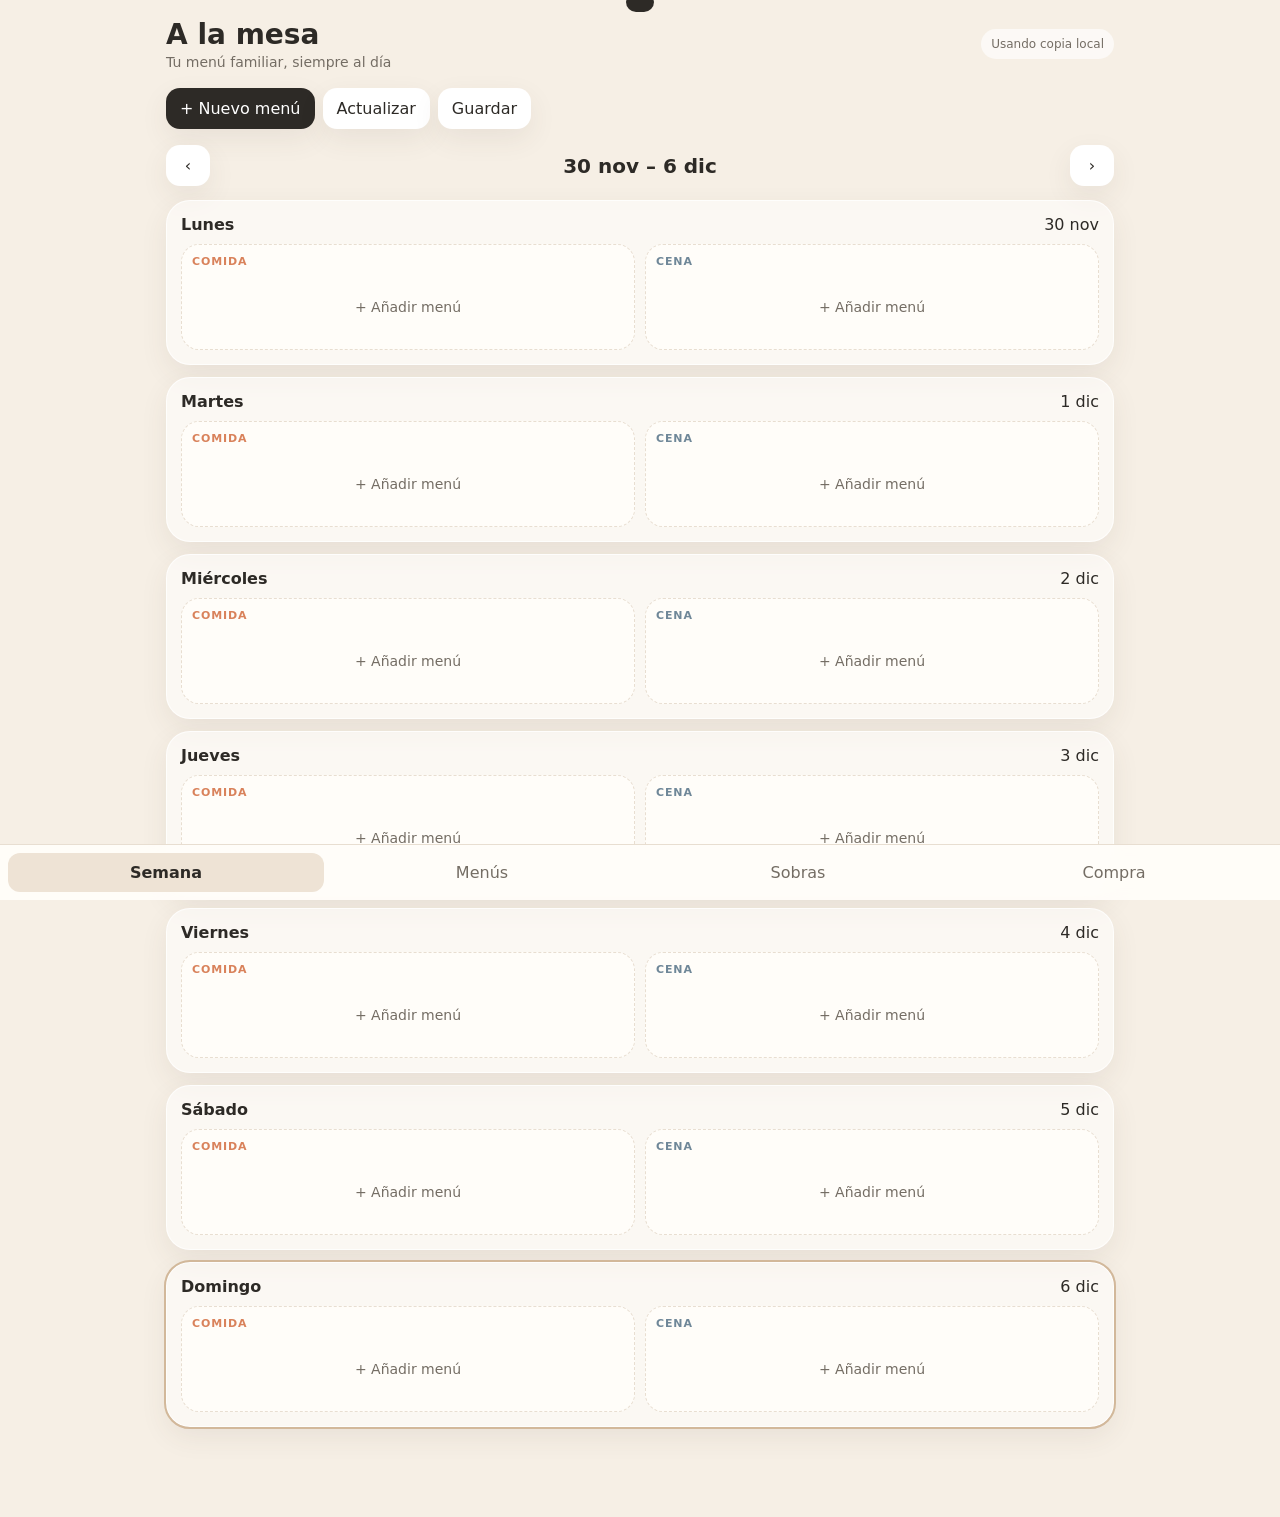
==== index.html @ eea1cef5 "Add files via upload" ====
<!doctype html>
<html lang="es">
<head>
  <meta charset="utf-8" />
  <meta name="viewport" content="width=device-width, initial-scale=1, viewport-fit=cover" />
  <meta name="theme-color" content="#f6efe5" />
  <link rel="icon" type="image/png" sizes="32x32" href="favicon-32.png" />
  <link rel="apple-touch-icon" sizes="180x180" href="apple-touch-icon.png" />
  <link rel="manifest" href="manifest.webmanifest" />
  <meta name="apple-mobile-web-app-capable" content="yes" />
  <meta name="apple-mobile-web-app-status-bar-style" content="default" />
  <meta name="apple-mobile-web-app-title" content="A la mesa" />
  <meta name="mobile-web-app-capable" content="yes" />
  <title>A la mesa</title>
  <style>
    :root{
      --bg:#f6efe5;--card:#fffdf9;--text:#2d2a26;--muted:#746d64;--line:#e8ded1;
      --meal:#d9825b;--dinner:#6f8798;--left:#e6b95a;--done:#6f9b79;--danger:#b95858;
      --shadow:0 10px 28px rgba(82,66,47,.08);--r:20px;
    }
    *{box-sizing:border-box} body{margin:0;font-family:Inter,ui-sans-serif,system-ui,-apple-system,Segoe UI,Roboto,sans-serif;background:var(--bg);color:var(--text)}
    button,input,select,textarea{font:inherit} button{cursor:pointer}
    .app{max-width:980px;margin:auto;min-height:100vh;padding:18px 16px 90px}
    header{display:flex;align-items:center;justify-content:space-between;gap:12px;margin-bottom:18px}
    .brand h1{margin:0;font-size:28px}.brand p{margin:3px 0 0;color:var(--muted);font-size:14px}
    .status{font-size:12px;color:var(--muted);background:rgba(255,255,255,.65);padding:8px 10px;border-radius:999px}
    .toolbar{display:flex;gap:8px;flex-wrap:wrap;margin-bottom:16px}
    .btn{border:0;border-radius:14px;padding:11px 14px;background:#fff;color:var(--text);box-shadow:var(--shadow)}
    .btn.primary{background:var(--text);color:#fff}.btn.soft{background:#efe5d8}.btn.danger{background:#f8e0e0;color:var(--danger)}
    .weeknav{display:grid;grid-template-columns:44px 1fr 44px;align-items:center;gap:8px;margin-bottom:14px}.weeknav h2{text-align:center;margin:0;font-size:20px}
    .days{display:grid;gap:12px}.day{background:rgba(255,255,255,.55);border:1px solid rgba(255,255,255,.75);border-radius:24px;padding:14px;box-shadow:var(--shadow)}
    .dayhead{display:flex;justify-content:space-between;align-items:center;margin-bottom:10px}.dayhead strong{text-transform:capitalize}.today{outline:2px solid #d2b89a}
    .slots{display:grid;grid-template-columns:1fr 1fr;gap:10px}.slot{min-height:106px;border:1px dashed var(--line);border-radius:18px;padding:10px;background:var(--card)}
    .slotlabel{font-size:11px;font-weight:800;letter-spacing:.08em;color:var(--muted);text-transform:uppercase;margin-bottom:8px}.slot.meal .slotlabel{color:var(--meal)}.slot.dinner .slotlabel{color:var(--dinner)}
    .menu-card{border-radius:15px;padding:10px;background:#fff;border:1px solid var(--line)}.menu-card.done{opacity:.65}.menu-card h3{margin:0 0 6px;font-size:16px}.meta{font-size:12px;color:var(--muted)}
    .tags{display:flex;gap:6px;flex-wrap:wrap;margin-top:8px}.tag{font-size:11px;border-radius:999px;padding:4px 7px;background:#f2ece4}.tag.done{background:#e1efe4;color:#3f6d48}.tag.left{background:#fff2c8;color:#745b16}
    .empty{display:flex;min-height:62px;align-items:center;justify-content:center;color:var(--muted);font-size:14px}
    .nav{position:fixed;left:0;right:0;bottom:0;background:rgba(255,253,249,.95);backdrop-filter:blur(12px);border-top:1px solid var(--line);display:grid;grid-template-columns:repeat(4,1fr);padding:8px max(8px,env(safe-area-inset-right)) calc(8px + env(safe-area-inset-bottom)) max(8px,env(safe-area-inset-left));z-index:20}
    .nav button{border:0;background:transparent;padding:10px 4px;color:var(--muted);border-radius:12px}.nav button.active{background:#eee3d5;color:var(--text);font-weight:700}
    .panel{display:none}.panel.active{display:block}.section-title{display:flex;justify-content:space-between;align-items:center;margin:8px 0 12px}.section-title h2{margin:0}
    .grid{display:grid;grid-template-columns:repeat(auto-fill,minmax(220px,1fr));gap:12px}.library-card{background:var(--card);border:1px solid var(--line);border-radius:18px;padding:14px;box-shadow:var(--shadow)}
    .library-card h3{margin:0 0 6px}.library-card .actions{display:flex;gap:6px;margin-top:12px}.small{padding:8px 10px;font-size:13px;box-shadow:none;border:1px solid var(--line)}
    .leftover{background:#fff9e9;border:1px solid #edd89c;border-radius:18px;padding:14px}.shop-item{display:flex;align-items:center;gap:10px;background:var(--card);padding:12px;border-radius:14px;border:1px solid var(--line)}
    .ingredient-entry{display:grid;grid-template-columns:1fr auto;gap:8px}.ingredient-list{display:grid;gap:7px;margin-top:8px}.ingredient-item{display:flex;align-items:center;gap:8px;background:#f7f1e9;border:1px solid var(--line);border-radius:12px;padding:8px 10px}.ingredient-item span{flex:1}.ingredient-item button{border:0;background:transparent;color:var(--danger);font-weight:800;font-size:18px;padding:0 4px}
    dialog{border:0;border-radius:22px;padding:0;max-width:520px;width:calc(100% - 28px);box-shadow:0 30px 80px rgba(0,0,0,.25)}dialog::backdrop{background:rgba(35,31,27,.45)}
    .modal{padding:18px}.modal h2{margin:0 0 14px}.form{display:grid;gap:12px}.field{display:grid;gap:6px}.field label{font-size:13px;font-weight:700}.field input,.field select,.field textarea{width:100%;border:1px solid var(--line);border-radius:12px;padding:11px;background:#fff}.row{display:grid;grid-template-columns:1fr 1fr;gap:10px}.modal-actions{display:flex;justify-content:flex-end;gap:8px;margin-top:16px}
    .toast{position:fixed;top:16px;left:50%;transform:translateX(-50%) translateY(-120%);background:#2d2a26;color:#fff;padding:10px 14px;border-radius:999px;transition:.25s;z-index:50}.toast.show{transform:translateX(-50%) translateY(0)}
    @media(max-width:640px){.slots{grid-template-columns:1fr}.brand h1{font-size:25px}.toolbar .btn{flex:1}.app{padding-top:12px}}
  </style>
</head>
<body>
<div class="toast" id="toast"></div>
<div class="app">
  <header><div class="brand"><h1>A la mesa</h1><p>Tu menú familiar, siempre al día</p></div><div class="status" id="saveStatus">Guardado</div></header>

  <section id="weekPanel" class="panel active">
    <div class="toolbar"><button class="btn primary" id="addMenuBtn">+ Nuevo menú</button><button class="btn" id="refreshBtn">Actualizar</button><button class="btn" id="saveBtn">Guardar</button></div>
    <div class="weeknav"><button class="btn" id="prevWeek">‹</button><h2 id="weekTitle"></h2><button class="btn" id="nextWeek">›</button></div>
    <div class="days" id="days"></div>
  </section>

  <section id="menusPanel" class="panel">
    <div class="section-title"><h2>Menús</h2><button class="btn primary" id="addMenuBtn2">+ Añadir</button></div>
    <div class="grid" id="menuLibrary"></div>
  </section>

  <section id="leftoversPanel" class="panel">
    <div class="section-title"><h2>Sobras</h2></div>
    <div class="grid" id="leftoversList"></div>
  </section>

  <section id="shopPanel" class="panel">
    <div class="section-title"><h2>Compra</h2><button class="btn" id="addShopBtn">+ Producto</button></div>
    <div class="grid" id="shopList"></div>
  </section>
</div>

<nav class="nav">
  <button class="active" data-panel="weekPanel">Semana</button><button data-panel="menusPanel">Menús</button><button data-panel="leftoversPanel">Sobras</button><button data-panel="shopPanel">Compra</button>
</nav>

<dialog id="menuDialog"><form method="dialog" class="modal" id="menuForm"><h2 id="menuDialogTitle">Nuevo menú</h2><div class="form">
  <input type="hidden" id="menuId"><div class="field"><label>Nombre</label><input id="menuName" required placeholder="Ej. Albóndigas con arroz"></div>
  <div class="row"><div class="field"><label>Tipo</label><select id="menuType"><option value="both">Comida y cena</option><option value="meal">Solo comida</option><option value="dinner">Solo cena</option></select></div><div class="field"><label>Tiempo</label><input id="menuTime" placeholder="30 min"></div></div>
  <div class="field"><label>Ingredientes</label><div class="ingredient-entry"><input id="ingredientInput" placeholder="Ej. Tomates"><button class="btn soft" type="button" id="addIngredientBtn">Añadir</button></div><div class="ingredient-list" id="ingredientList"></div></div>
  <div class="field"><label>Notas</label><textarea id="menuNotes" rows="3" placeholder="Acompañamiento, preparación, observaciones..."></textarea></div>
</div><div class="modal-actions"><button class="btn" type="button" id="cancelMenuBtn">Cancelar</button><button class="btn primary" id="menuSubmit" type="submit">Guardar</button></div></form></dialog>

<dialog id="slotDialog"><div class="modal"><h2>Elegir menú</h2><div id="slotChoices" class="grid"></div><div class="modal-actions"><button class="btn" onclick="slotDialog.close()">Cancelar</button></div></div></dialog>
<dialog id="actionDialog"><div class="modal"><h2 id="actionTitle">Menú</h2><div class="form" id="actionButtons"></div><div class="modal-actions"><button class="btn" onclick="actionDialog.close()">Cerrar</button></div></div></dialog>
<dialog id="leftoverDialog"><form method="dialog" class="modal" id="leftoverForm"><h2>Registrar sobras</h2><div class="form"><div class="field"><label>Raciones</label><input id="leftoverServings" type="number" min="1" value="1"></div><div class="field"><label>Consumir antes de</label><input id="leftoverUntil" type="date"></div></div><div class="modal-actions"><button class="btn" value="cancel">Cancelar</button><button class="btn primary" value="default">Guardar</button></div></form></dialog>
<dialog id="shopDialog"><form method="dialog" class="modal" id="shopForm"><h2>Añadir producto</h2><div class="field"><label>Producto</label><input id="shopName" required placeholder="Ej. Tomates"></div><div class="modal-actions"><button class="btn" value="cancel">Cancelar</button><button class="btn primary" value="default">Añadir</button></div></form></dialog>

<script>
const $=s=>document.querySelector(s), $$=s=>[...document.querySelectorAll(s)];
const KEY='a-la-mesa-v1';
const API_URL='https://script.google.com/macros/s/AKfycbyLr8kf7iwpyHsPXoQXEPdpQIgH9kmzyvTfFfL885MiIxXoIx4JhddlDiwWLzibndZHHQ/exec';
let remoteSaveTimer=null;
const defaultState={menus:[
{id:crypto.randomUUID(),name:'Pizza casera',type:'dinner',time:'45 min',notes:'Viernes noche'},
{id:crypto.randomUUID(),name:'Quiche de verduras',type:'both',time:'50 min',notes:''},
{id:crypto.randomUUID(),name:'Albóndigas de pollo con arroz',type:'meal',time:'40 min',notes:''}
],plans:{},leftovers:[],shop:[],weekOffset:0,updatedAt:Date.now()};
let state=load(); let selectedSlot=null, selectedPlan=null, selectedLeftoverSource=null; let draftIngredients=[];
state.menus=state.menus.map(m=>({...m,ingredients:Array.isArray(m.ingredients)?m.ingredients:[]}));
state.shop=Array.isArray(state.shop)?state.shop:[];
state.shopDismissed=Array.isArray(state.shopDismissed)?state.shopDismissed:[];
state.shop=state.shop.filter(i=>i.source!=='menu'&&i.source!=='auto');
function load(){try{return JSON.parse(localStorage.getItem(KEY))||structuredClone(defaultState)}catch{return structuredClone(defaultState)}}
function normalizeState(data){
 const next={...structuredClone(defaultState),...(data||{})};
 next.menus=Array.isArray(next.menus)?next.menus:[];
 next.plans=next.plans&&typeof next.plans==='object'?next.plans:{};
 next.leftovers=Array.isArray(next.leftovers)?next.leftovers:[];
 next.shop=Array.isArray(next.shop)?next.shop:[];
 next.shopDismissed=Array.isArray(next.shopDismissed)?next.shopDismissed:[];
 next.menus=next.menus.map(m=>({...m,ingredients:Array.isArray(m.ingredients)?m.ingredients:[]}));
 return next;
}
function persist(msg='Guardado',sync=true){
 state.updatedAt=Date.now();
 localStorage.setItem(KEY,JSON.stringify(state));
 $('#saveStatus').textContent=sync?'Guardando…':msg;
 if(sync){
  clearTimeout(remoteSaveTimer);
  remoteSaveTimer=setTimeout(()=>saveRemote(msg),450);
 }else toast(msg);
}
async function saveRemote(msg='Guardado en todos los dispositivos'){
 clearTimeout(remoteSaveTimer);
 $('#saveStatus').textContent='Guardando online…';
 try{
  const response=await fetch(API_URL,{method:'POST',headers:{'Content-Type':'text/plain;charset=utf-8'},body:JSON.stringify({data:state})});
  if(!response.ok)throw new Error('HTTP '+response.status);
  const result=await response.json();
  if(!result.ok)throw new Error(result.error||'No se pudo guardar');
  if(result.updatedAt)state.updatedAt=result.updatedAt;
  localStorage.setItem(KEY,JSON.stringify(state));
  $('#saveStatus').textContent='Guardado online';
  toast(msg);
 }catch(error){
  console.error(error);
  $('#saveStatus').textContent='Guardado solo en este dispositivo';
  toast('Sin conexión: se guardó una copia local');
 }
}
async function loadRemote(showMessage=true){
 $('#saveStatus').textContent='Actualizando…';
 try{
  const response=await fetch(API_URL+'?t='+Date.now(),{cache:'no-store'});
  if(!response.ok)throw new Error('HTTP '+response.status);
  const result=await response.json();
  if(!result.ok)throw new Error(result.error||'No se pudieron cargar los datos');
  const online=normalizeState(result.data);
  const localUpdated=Number(state.updatedAt||0), onlineUpdated=Number(online.updatedAt||0);
  if(onlineUpdated>0 || localUpdated===0){state=online;localStorage.setItem(KEY,JSON.stringify(state));}
  $('#saveStatus').textContent='Datos compartidos al día';
  renderAll();
  if(showMessage)toast('Datos actualizados desde Google');
 }catch(error){
  console.error(error);
  $('#saveStatus').textContent='Usando copia local';
  renderAll();
  if(showMessage)toast('No se pudo conectar con Google');
 }
}
function toast(t){const el=$('#toast');el.textContent=t;el.classList.add('show');setTimeout(()=>el.classList.remove('show'),1700)}
function mondayOf(offset=0){const d=new Date();d.setHours(12,0,0,0);const day=(d.getDay()+6)%7;d.setDate(d.getDate()-day+offset*7);return d}
function keyFor(date,slot){return date.toISOString().slice(0,10)+'_'+slot}
function fmtDate(d){return d.toLocaleDateString('es-ES',{day:'numeric',month:'short'})}
function normalizeIngredient(name){return name.trim().toLocaleLowerCase('es-ES')}
function currentWeekPlanEntries(){
 const start=mondayOf(state.weekOffset),end=new Date(start);end.setDate(end.getDate()+7);
 return Object.entries(state.plans).filter(([k])=>{const datePart=k.slice(0,10);const d=new Date(datePart+'T12:00:00');return d>=start&&d<end});
}
function automaticShoppingItems(){
 const grouped=new Map();
 currentWeekPlanEntries().forEach(([,plan])=>{
  const menu=state.menus.find(m=>m.id===plan.menuId);if(!menu)return;
  (menu.ingredients||[]).forEach(name=>{
   const key=normalizeIngredient(name);if(!key)return;
   if(!grouped.has(key))grouped.set(key,{name,count:0,menus:new Set()});
   const item=grouped.get(key);item.count++;item.menus.add(menu.name);
  });
 });
 return [...grouped.entries()].filter(([key])=>!state.shopDismissed.includes(key)).map(([key,item])=>({id:'auto:'+key,key,name:item.name,count:item.count,menus:[...item.menus],source:'auto',done:false}));
}
function manualShoppingItems(){return state.shop.filter(i=>i.source!=='menu'&&i.source!=='auto')}
function cleanupDismissedIngredients(){
 const needed=new Set();
 currentWeekPlanEntries().forEach(([,plan])=>{const menu=state.menus.find(m=>m.id===plan.menuId);(menu?.ingredients||[]).forEach(name=>needed.add(normalizeIngredient(name)))});
 state.shopDismissed=state.shopDismissed.filter(key=>needed.has(key));
}
function renderAll(){cleanupDismissedIngredients();renderWeek();renderMenus();renderLeftovers();renderShop();}
function renderWeek(){const start=mondayOf(state.weekOffset);const end=new Date(start);end.setDate(end.getDate()+6);$('#weekTitle').textContent=`${fmtDate(start)} – ${fmtDate(end)}`;const wrap=$('#days');wrap.innerHTML='';
 for(let i=0;i<7;i++){const d=new Date(start);d.setDate(d.getDate()+i);const day=document.createElement('article');day.className='day'+(new Date().toDateString()===d.toDateString()?' today':'');day.innerHTML=`<div class="dayhead"><strong>${d.toLocaleDateString('es-ES',{weekday:'long'})}</strong><span>${fmtDate(d)}</span></div><div class="slots"><div class="slot meal" data-date="${d.toISOString()}" data-slot="meal"><div class="slotlabel">Comida</div>${slotHtml(d,'meal')}</div><div class="slot dinner" data-date="${d.toISOString()}" data-slot="dinner"><div class="slotlabel">Cena</div>${slotHtml(d,'dinner')}</div></div>`;wrap.appendChild(day)}
 $$('.slot').forEach(el=>el.addEventListener('click',e=>{if(e.target.closest('.menu-card')) return;openSlot(el.dataset.date,el.dataset.slot)}));
 $$('.menu-card').forEach(el=>el.addEventListener('click',()=>openActions(el.dataset.key)));
}
function slotHtml(date,slot){const k=keyFor(date,slot),p=state.plans[k];if(!p)return `<div class="empty">+ Añadir menú</div>`;const m=state.menus.find(x=>x.id===p.menuId);if(!m)return `<div class="empty">Menú no disponible</div>`;return `<div class="menu-card ${p.done?'done':''}" data-key="${k}"><h3>${m.name}</h3><div class="meta">${m.time||'Sin tiempo indicado'}</div><div class="tags">${p.done?'<span class="tag done">✓ Comido</span>':'<span class="tag">Previsto</span>'}${p.movedFrom?'<span class="tag">Movido</span>':''}${p.hasLeftovers?'<span class="tag left">Sobras</span>':''}</div></div>`}
function openSlot(dateIso,slot){selectedSlot={date:new Date(dateIso),slot};const choices=$('#slotChoices');choices.innerHTML='';state.menus.filter(m=>m.type==='both'||m.type===slot).forEach(m=>{const b=document.createElement('button');b.className='btn';b.textContent=m.name;b.onclick=()=>{state.plans[keyFor(selectedSlot.date,slot)]={menuId:m.id,done:false};persist();slotDialog.close();renderAll()};choices.appendChild(b)});if(!choices.children.length)choices.innerHTML='<p>No hay menús compatibles.</p>';slotDialog.showModal()}
function openActions(k){selectedPlan=k;const p=state.plans[k],m=state.menus.find(x=>x.id===p.menuId);$('#actionTitle').textContent=m.name;const box=$('#actionButtons');box.innerHTML='';
 const add=(t,fn,cls='btn')=>{const b=document.createElement('button');b.className=cls;b.textContent=t;b.onclick=fn;box.appendChild(b)};
 add(p.done?'Marcar como pendiente':'✓ Lo hemos comido',()=>{p.done=!p.done;persist();actionDialog.close();renderAll()},'btn primary');
 add('Hemos comido otro menú',()=>{actionDialog.close();const [date,slot]=k.split('_');openSwap(date,slot,p)});
 add('Registrar sobras',()=>{selectedLeftoverSource={k,menuId:p.menuId};$('#leftoverUntil').value=new Date(Date.now()+3*864e5).toISOString().slice(0,10);actionDialog.close();leftoverDialog.showModal()});
 add('Quitar de la semana',()=>{delete state.plans[k];persist();actionDialog.close();renderAll()},'btn danger');actionDialog.showModal()}
function openSwap(date,slot,current){selectedSlot={date:new Date(date+'T12:00:00'),slot};const choices=$('#slotChoices');choices.innerHTML='';state.menus.filter(m=>m.id!==current.menuId&&(m.type==='both'||m.type===slot)).forEach(m=>{const b=document.createElement('button');b.className='btn';b.textContent=m.name;b.onclick=()=>{const old=current.menuId;state.plans[date+'_'+slot]={menuId:m.id,done:true,movedFrom:false};const future=Object.entries(state.plans).find(([kk,v])=>kk!==date+'_'+slot&&v.menuId===m.id&&!v.done);if(future){future[1].menuId=old;future[1].movedFrom=date}else{state.plans[date+'_'+slot].replacedMenuId=old}persist('Semana reorganizada');slotDialog.close();renderAll()};choices.appendChild(b)});slotDialog.showModal()}
function renderMenus(){const el=$('#menuLibrary');el.innerHTML='';state.menus.forEach(m=>{const c=document.createElement('article');c.className='library-card';const ingredientText=(m.ingredients||[]).length?`<div class="meta" style="margin-top:8px">Ingredientes: ${m.ingredients.join(', ')}</div>`:'';c.innerHTML=`<h3>${m.name}</h3><div class="meta">${m.type==='both'?'Comida y cena':m.type==='meal'?'Comida':'Cena'} · ${m.time||'Sin tiempo'}</div>${ingredientText}<p>${m.notes||''}</p><div class="actions"><button class="btn small edit">Editar</button><button class="btn small danger delete">Eliminar</button></div>`;c.querySelector('.edit').onclick=()=>editMenu(m.id);c.querySelector('.delete').onclick=()=>{if(confirm('¿Eliminar este menú?')){state.menus=state.menus.filter(x=>x.id!==m.id);persist();renderAll()}};el.appendChild(c)});if(!state.menus.length)el.innerHTML='<p>No hay menús todavía.</p>'}
function renderLeftovers(){const el=$('#leftoversList');el.innerHTML='';state.leftovers.forEach(l=>{const m=state.menus.find(x=>x.id===l.menuId);const c=document.createElement('article');c.className='leftover';c.innerHTML=`<h3>Sobras de ${m?.name||'menú'}</h3><p>${l.servings} ración(es)</p><div class="meta">Consumir antes del ${new Date(l.until+'T12:00:00').toLocaleDateString('es-ES')}</div><div class="actions"><button class="btn small use">Colocar en semana</button><button class="btn small danger delete">Eliminar</button></div>`;c.querySelector('.use').onclick=()=>{selectedLeftoverSource={leftoverId:l.id,menuId:l.menuId};openLeftoverPlacement()};c.querySelector('.delete').onclick=()=>{state.leftovers=state.leftovers.filter(x=>x.id!==l.id);persist();renderAll()};el.appendChild(c)});if(!state.leftovers.length)el.innerHTML='<p>No hay sobras registradas.</p>'}
function openLeftoverPlacement(){const start=mondayOf(state.weekOffset),choices=$('#slotChoices');choices.innerHTML='';for(let i=0;i<7;i++){const d=new Date(start);d.setDate(d.getDate()+i);['meal','dinner'].forEach(slot=>{const b=document.createElement('button');b.className='btn';b.textContent=`${d.toLocaleDateString('es-ES',{weekday:'short',day:'numeric'})} · ${slot==='meal'?'Comida':'Cena'}`;b.onclick=()=>{state.plans[keyFor(d,slot)]={menuId:selectedLeftoverSource.menuId,done:false,fromLeftovers:true};state.leftovers=state.leftovers.filter(x=>x.id!==selectedLeftoverSource.leftoverId);persist('Sobras colocadas');slotDialog.close();renderAll()};choices.appendChild(b)})}slotDialog.showModal()}
function renderShop(){
 const el=$('#shopList');el.innerHTML='';
 const items=[...automaticShoppingItems(),...manualShoppingItems()];
 items.forEach(i=>{
  const c=document.createElement('label');c.className='shop-item';
  const detail=i.source==='auto'?(i.count>1?`<small class="meta">Necesario para ${i.count} menús</small>`:''):'';
  c.innerHTML=`<input type="checkbox" ${i.done?'checked':''}><span style="flex:1;${i.done?'text-decoration:line-through;opacity:.55':''}"><strong>${i.name}</strong>${detail}</span><button class="btn small danger" title="Quitar de la lista">×</button>`;
  const checkbox=c.querySelector('input');
  if(i.source==='auto'){
   checkbox.onchange=e=>{if(e.target.checked){const key=i.key;if(!state.shopDismissed.includes(key))state.shopDismissed.push(key);persist('Ingrediente marcado como disponible');renderShop()}else renderShop()};
   c.querySelector('button').onclick=e=>{e.preventDefault();if(!state.shopDismissed.includes(i.key))state.shopDismissed.push(i.key);persist('Ingrediente quitado de la compra');renderShop()};
  }else{
   checkbox.onchange=e=>{i.done=e.target.checked;persist();renderShop()};
   c.querySelector('button').onclick=e=>{e.preventDefault();state.shop=state.shop.filter(x=>x.id!==i.id);persist();renderShop()};
  }
  el.appendChild(c)
 });
 if(!items.length)el.innerHTML='<p>La lista de la compra está vacía. Añade menús con ingredientes a esta semana o incorpora un producto manualmente.</p>'
}
function renderIngredientDraft(){const el=$('#ingredientList');el.innerHTML='';draftIngredients.forEach((name,index)=>{const row=document.createElement('div');row.className='ingredient-item';row.innerHTML=`<span>${name}</span><button type="button" aria-label="Eliminar ingrediente">×</button>`;row.querySelector('button').onclick=()=>{draftIngredients.splice(index,1);renderIngredientDraft()};el.appendChild(row)})}
function addDraftIngredient(){const input=$('#ingredientInput'),name=input.value.trim();if(!name)return;const exists=draftIngredients.some(x=>x.localeCompare(name,'es',{sensitivity:'base'})===0);if(!exists)draftIngredients.push(name);input.value='';renderIngredientDraft();input.focus()}
function editMenu(id=null){const m=state.menus.find(x=>x.id===id);$('#menuDialogTitle').textContent=m?'Editar menú':'Nuevo menú';$('#menuId').value=m?.id||'';$('#menuName').value=m?.name||'';$('#menuType').value=m?.type||'both';$('#menuTime').value=m?.time||'';$('#menuNotes').value=m?.notes||'';$('#ingredientInput').value='';draftIngredients=[...(m?.ingredients||[])];renderIngredientDraft();menuDialog.showModal()}
$('#menuForm').addEventListener('submit',e=>{e.preventDefault();const id=$('#menuId').value;const data={id:id||crypto.randomUUID(),name:$('#menuName').value.trim(),type:$('#menuType').value,time:$('#menuTime').value.trim(),ingredients:[...draftIngredients],notes:$('#menuNotes').value.trim()};if(!data.name)return;const idx=state.menus.findIndex(x=>x.id===id);idx>=0?state.menus[idx]=data:state.menus.push(data);persist();menuDialog.close();renderAll()});
$('#addIngredientBtn').onclick=addDraftIngredient;$('#ingredientInput').addEventListener('keydown',e=>{if(e.key==='Enter'){e.preventDefault();addDraftIngredient()}});$('#cancelMenuBtn').onclick=()=>menuDialog.close();
$('#leftoverForm').addEventListener('submit',e=>{e.preventDefault();const servings=Number($('#leftoverServings').value)||1,until=$('#leftoverUntil').value;if(!until)return;state.leftovers.push({id:crypto.randomUUID(),menuId:selectedLeftoverSource.menuId,servings,until});state.plans[selectedLeftoverSource.k].hasLeftovers=true;persist('Sobras registradas');leftoverDialog.close();renderAll()});
$('#shopForm').addEventListener('submit',e=>{e.preventDefault();const name=$('#shopName').value.trim();if(!name)return;state.shop.push({id:crypto.randomUUID(),name,done:false,source:'manual'});$('#shopName').value='';persist();shopDialog.close();renderShop()});
$('#addMenuBtn').onclick=$('#addMenuBtn2').onclick=()=>editMenu();$('#addShopBtn').onclick=()=>shopDialog.showModal();$('#prevWeek').onclick=()=>{state.weekOffset--;persist();renderWeek()};$('#nextWeek').onclick=()=>{state.weekOffset++;persist();renderWeek()};$('#saveBtn').onclick=()=>saveRemote();$('#refreshBtn').onclick=()=>loadRemote(true);
$$('.nav button').forEach(b=>b.onclick=()=>{$$('.nav button').forEach(x=>x.classList.remove('active'));b.classList.add('active');$$('.panel').forEach(p=>p.classList.remove('active'));$('#'+b.dataset.panel).classList.add('active')});
window.addEventListener('beforeunload',()=>localStorage.setItem(KEY,JSON.stringify(state)));renderAll();loadRemote(false);
</script>
</body>
</html>
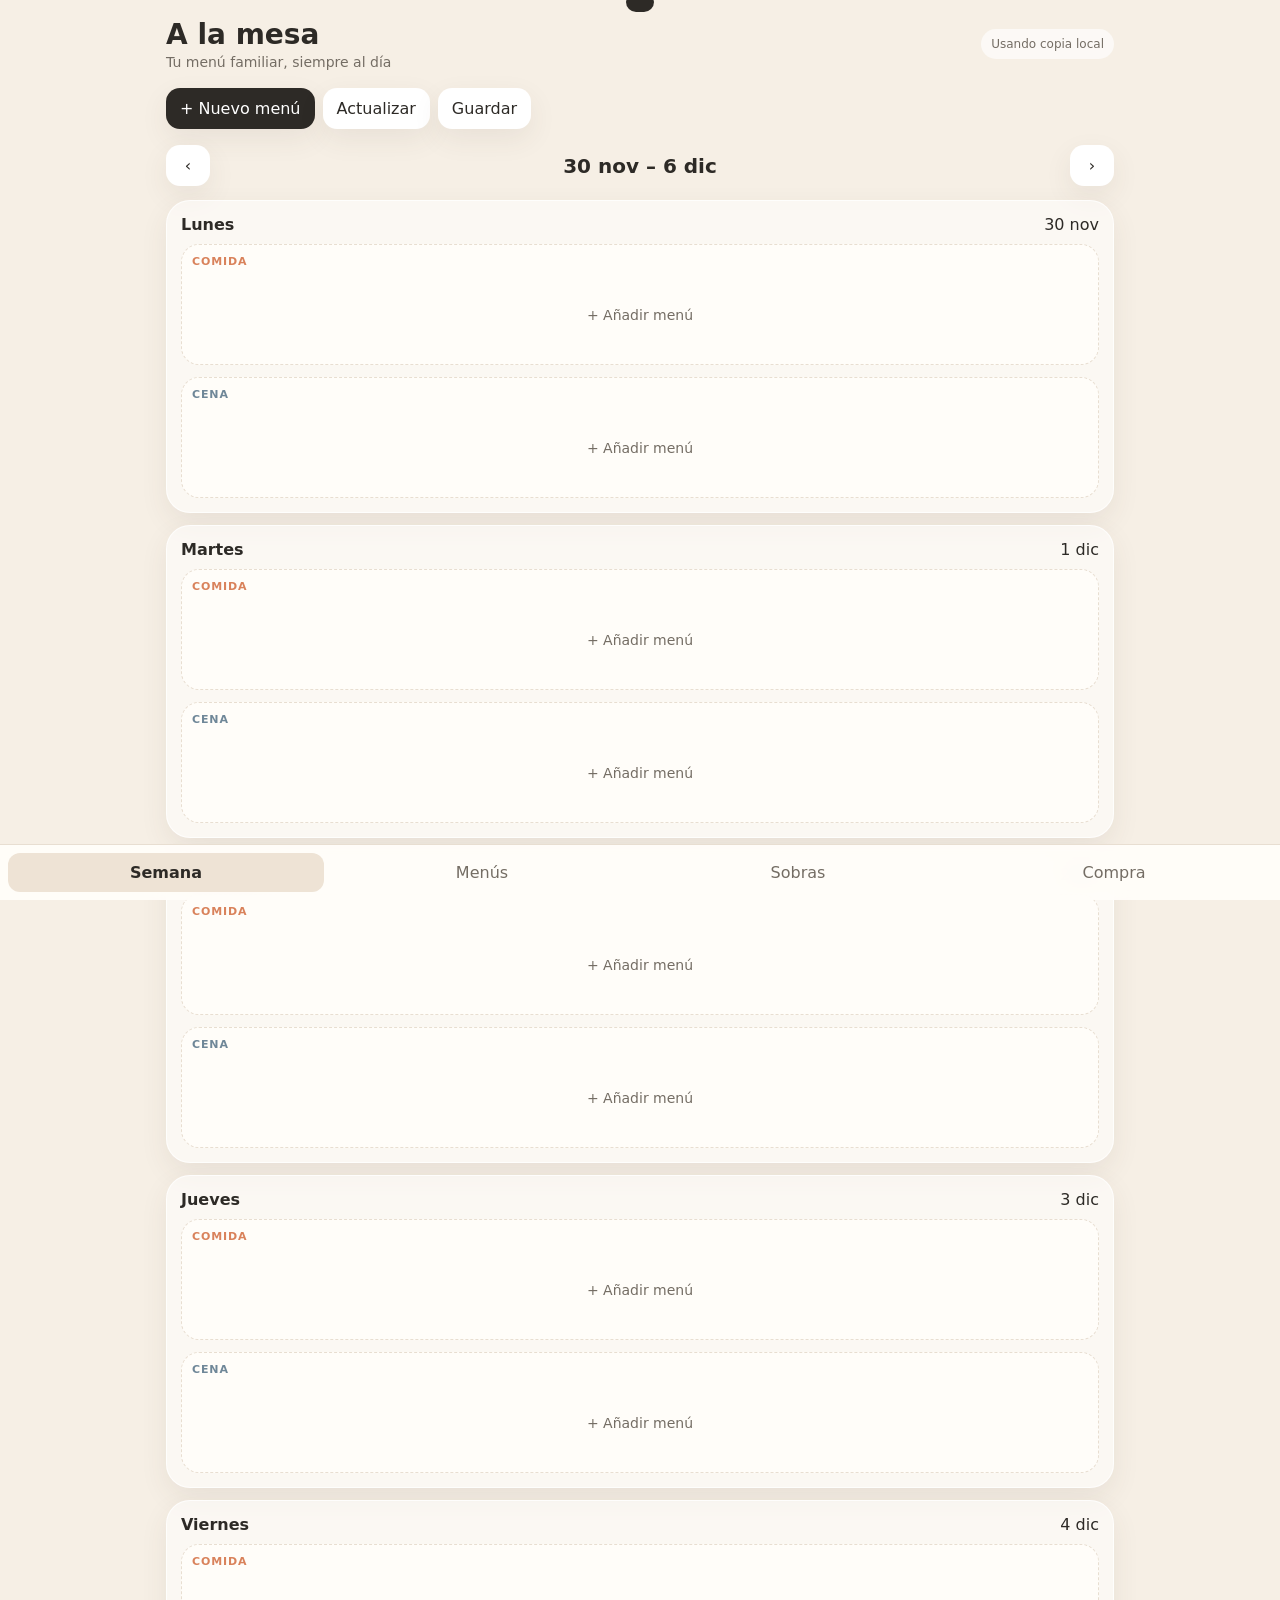
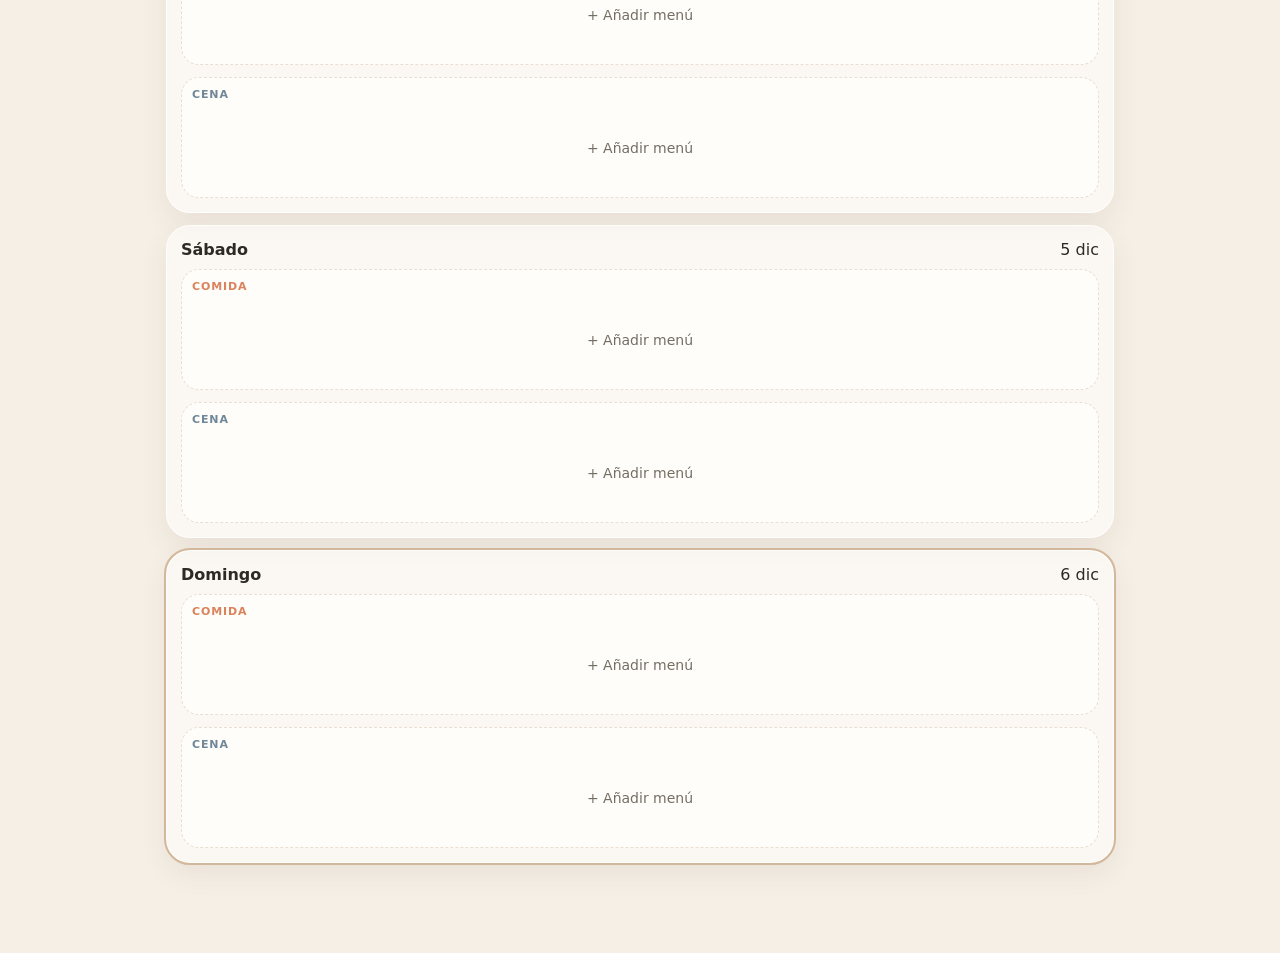
==== commit bcf31a1e: "Rename a-la-mesa-formato-vertical.html to index.html" ====
--- a/index.html
+++ b/index.html
@@ -30,11 +30,11 @@
     .weeknav{display:grid;grid-template-columns:44px 1fr 44px;align-items:center;gap:8px;margin-bottom:14px}.weeknav h2{text-align:center;margin:0;font-size:20px}
     .days{display:grid;gap:12px}.day{background:rgba(255,255,255,.55);border:1px solid rgba(255,255,255,.75);border-radius:24px;padding:14px;box-shadow:var(--shadow)}
     .dayhead{display:flex;justify-content:space-between;align-items:center;margin-bottom:10px}.dayhead strong{text-transform:capitalize}.today{outline:2px solid #d2b89a}
-    .slots{display:grid;grid-template-columns:1fr 1fr;gap:10px}.slot{min-height:106px;border:1px dashed var(--line);border-radius:18px;padding:10px;background:var(--card)}
+    .slots{display:grid;grid-template-columns:1fr;gap:12px}.slot{min-height:118px;border:1px dashed var(--line);border-radius:18px;padding:10px;background:var(--card)}
     .slotlabel{font-size:11px;font-weight:800;letter-spacing:.08em;color:var(--muted);text-transform:uppercase;margin-bottom:8px}.slot.meal .slotlabel{color:var(--meal)}.slot.dinner .slotlabel{color:var(--dinner)}
-    .menu-card{border-radius:15px;padding:10px;background:#fff;border:1px solid var(--line)}.menu-card.done{opacity:.65}.menu-card h3{margin:0 0 6px;font-size:16px}.meta{font-size:12px;color:var(--muted)}
+    .menu-card{border-radius:15px;padding:10px;background:#fff;border:1px solid var(--line)}.menu-card.done{opacity:.65}.menu-card h3{margin:0 0 6px;font-size:18px}.meta{font-size:12px;color:var(--muted)}
     .tags{display:flex;gap:6px;flex-wrap:wrap;margin-top:8px}.tag{font-size:11px;border-radius:999px;padding:4px 7px;background:#f2ece4}.tag.done{background:#e1efe4;color:#3f6d48}.tag.left{background:#fff2c8;color:#745b16}
-    .empty{display:flex;min-height:62px;align-items:center;justify-content:center;color:var(--muted);font-size:14px}
+    .empty{display:flex;min-height:78px;align-items:center;justify-content:center;color:var(--muted);font-size:14px}
     .nav{position:fixed;left:0;right:0;bottom:0;background:rgba(255,253,249,.95);backdrop-filter:blur(12px);border-top:1px solid var(--line);display:grid;grid-template-columns:repeat(4,1fr);padding:8px max(8px,env(safe-area-inset-right)) calc(8px + env(safe-area-inset-bottom)) max(8px,env(safe-area-inset-left));z-index:20}
     .nav button{border:0;background:transparent;padding:10px 4px;color:var(--muted);border-radius:12px}.nav button.active{background:#eee3d5;color:var(--text);font-weight:700}
     .panel{display:none}.panel.active{display:block}.section-title{display:flex;justify-content:space-between;align-items:center;margin:8px 0 12px}.section-title h2{margin:0}
@@ -45,7 +45,55 @@
     dialog{border:0;border-radius:22px;padding:0;max-width:520px;width:calc(100% - 28px);box-shadow:0 30px 80px rgba(0,0,0,.25)}dialog::backdrop{background:rgba(35,31,27,.45)}
     .modal{padding:18px}.modal h2{margin:0 0 14px}.form{display:grid;gap:12px}.field{display:grid;gap:6px}.field label{font-size:13px;font-weight:700}.field input,.field select,.field textarea{width:100%;border:1px solid var(--line);border-radius:12px;padding:11px;background:#fff}.row{display:grid;grid-template-columns:1fr 1fr;gap:10px}.modal-actions{display:flex;justify-content:flex-end;gap:8px;margin-top:16px}
     .toast{position:fixed;top:16px;left:50%;transform:translateX(-50%) translateY(-120%);background:#2d2a26;color:#fff;padding:10px 14px;border-radius:999px;transition:.25s;z-index:50}.toast.show{transform:translateX(-50%) translateY(0)}
-    @media(max-width:640px){.slots{grid-template-columns:1fr}.brand h1{font-size:25px}.toolbar .btn{flex:1}.app{padding-top:12px}}
+    @media(max-width:900px){
+      body{font-size:17px}
+      .app{padding:14px 12px 104px;max-width:100%}
+      header{align-items:flex-start;margin-bottom:16px}
+      .brand h1{font-size:30px;line-height:1.1}
+      .brand p{font-size:15px;margin-top:5px}
+      .status{font-size:12px;padding:8px 10px;white-space:nowrap}
+      .toolbar{display:grid;grid-template-columns:1fr 1fr;gap:10px}
+      .toolbar .btn{width:100%;padding:13px 12px;font-size:16px}
+      .toolbar .btn.primary{grid-column:1/-1}
+      .weeknav{grid-template-columns:52px 1fr 52px;margin:10px 0 16px}
+      .weeknav h2{font-size:21px}
+      .weeknav .btn{padding:12px 8px;font-size:22px}
+      .days{gap:14px}
+      .day{padding:14px;border-radius:22px}
+      .dayhead{font-size:17px;margin-bottom:12px}
+      .slots{grid-template-columns:1fr;gap:12px}
+      .slot{min-height:118px;padding:13px;border-radius:18px}
+      .slotlabel{font-size:12px;margin-bottom:10px}
+      .empty{min-height:78px;font-size:16px}
+      .menu-card{padding:14px}
+      .menu-card h3{font-size:18px}
+      .meta{font-size:14px}
+      .tag{font-size:12px;padding:5px 8px}
+      .nav{padding-top:10px}
+      .nav button{font-size:14px;padding:12px 4px}
+      .section-title h2{font-size:27px}
+      .grid{grid-template-columns:1fr}
+      .library-card,.leftover,.shop-item{font-size:16px}
+      .btn{font-size:16px}
+      dialog{width:calc(100% - 20px)}
+      .modal{padding:20px}
+      .modal h2{font-size:25px}
+      .row{grid-template-columns:1fr}
+      .field label{font-size:15px}
+      .field input,.field select,.field textarea{font-size:16px;padding:13px}
+      .modal-actions{flex-wrap:wrap}
+      .modal-actions .btn{flex:1;min-width:120px;padding:13px}
+    }
+    @media(max-width:430px){
+      header{display:grid;grid-template-columns:1fr auto;gap:8px}
+      .brand h1{font-size:28px}
+      .brand p{font-size:14px}
+      .status{font-size:11px;max-width:145px;white-space:normal;text-align:center}
+      .toolbar{grid-template-columns:1fr 1fr}
+      .toolbar .btn.primary{grid-column:1/-1}
+      .day{padding:12px}
+      .slot{min-height:112px}
+    }
   </style>
 </head>
 <body>
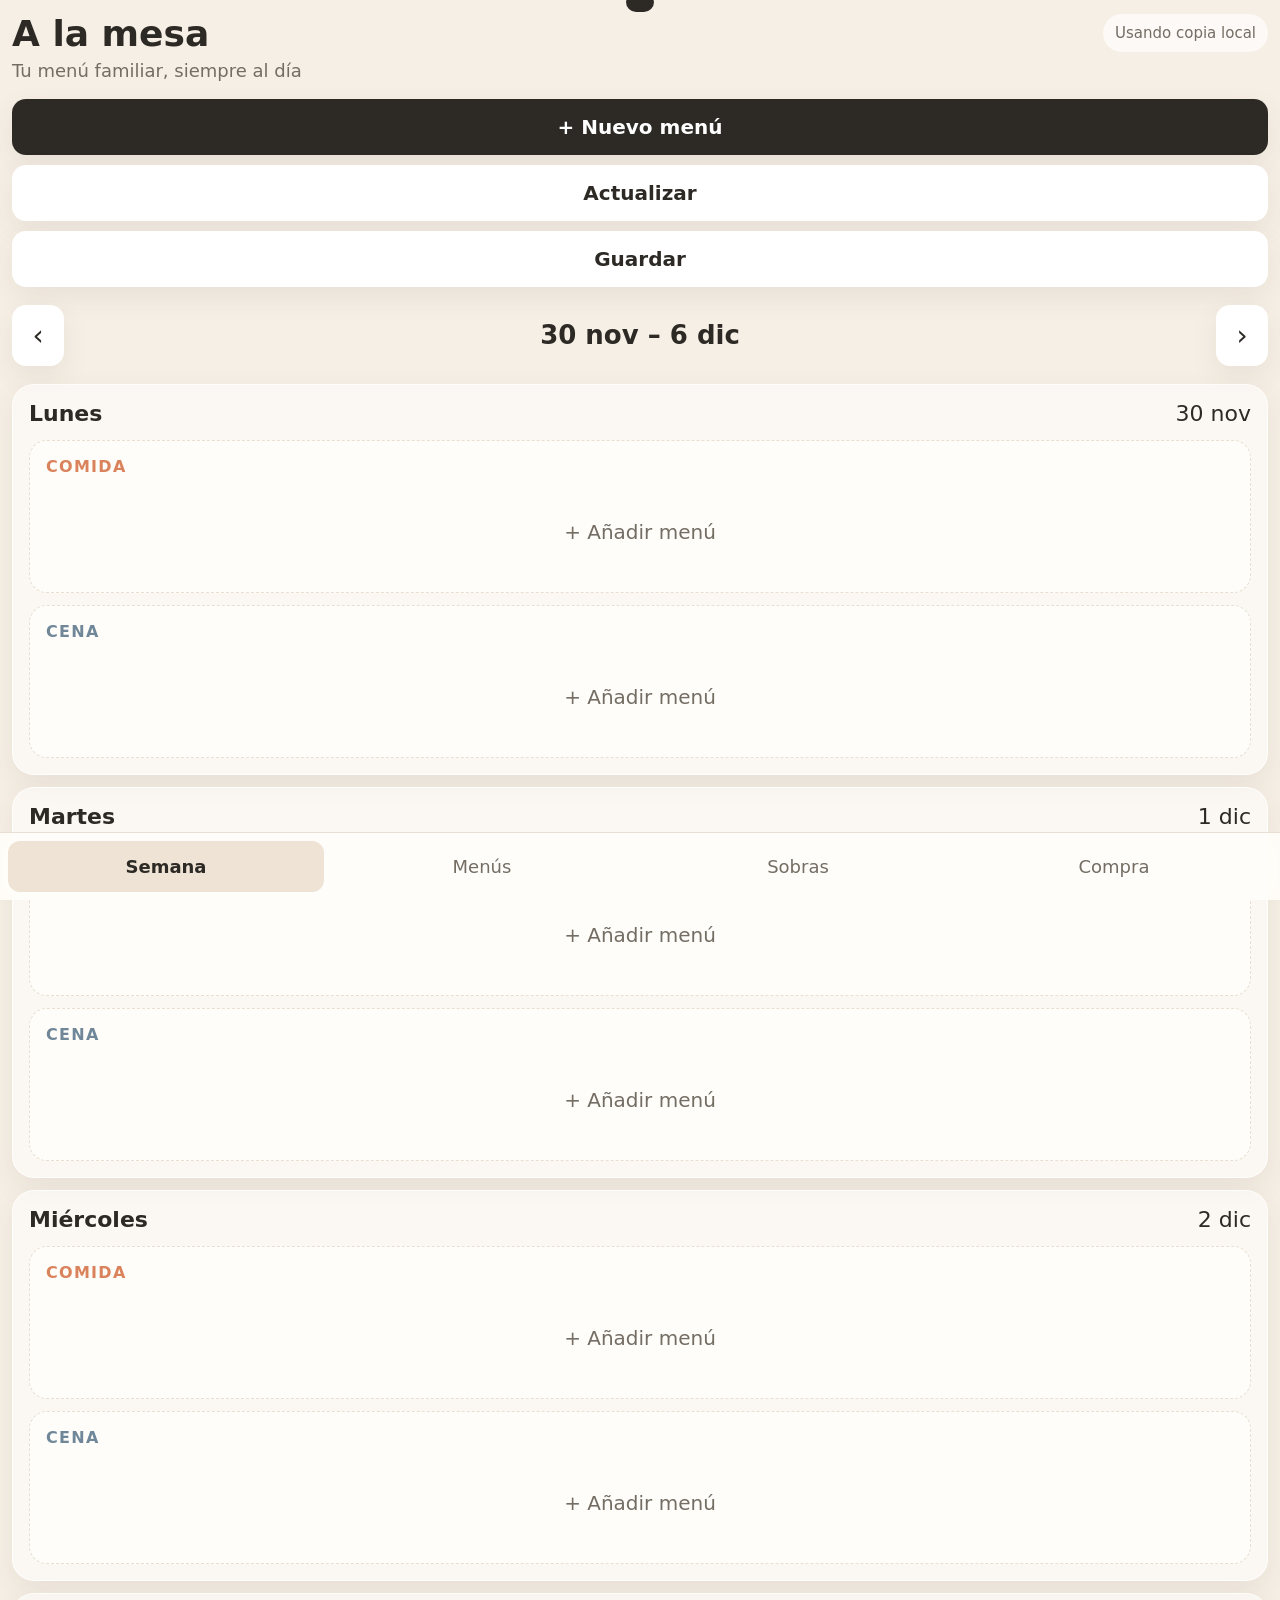
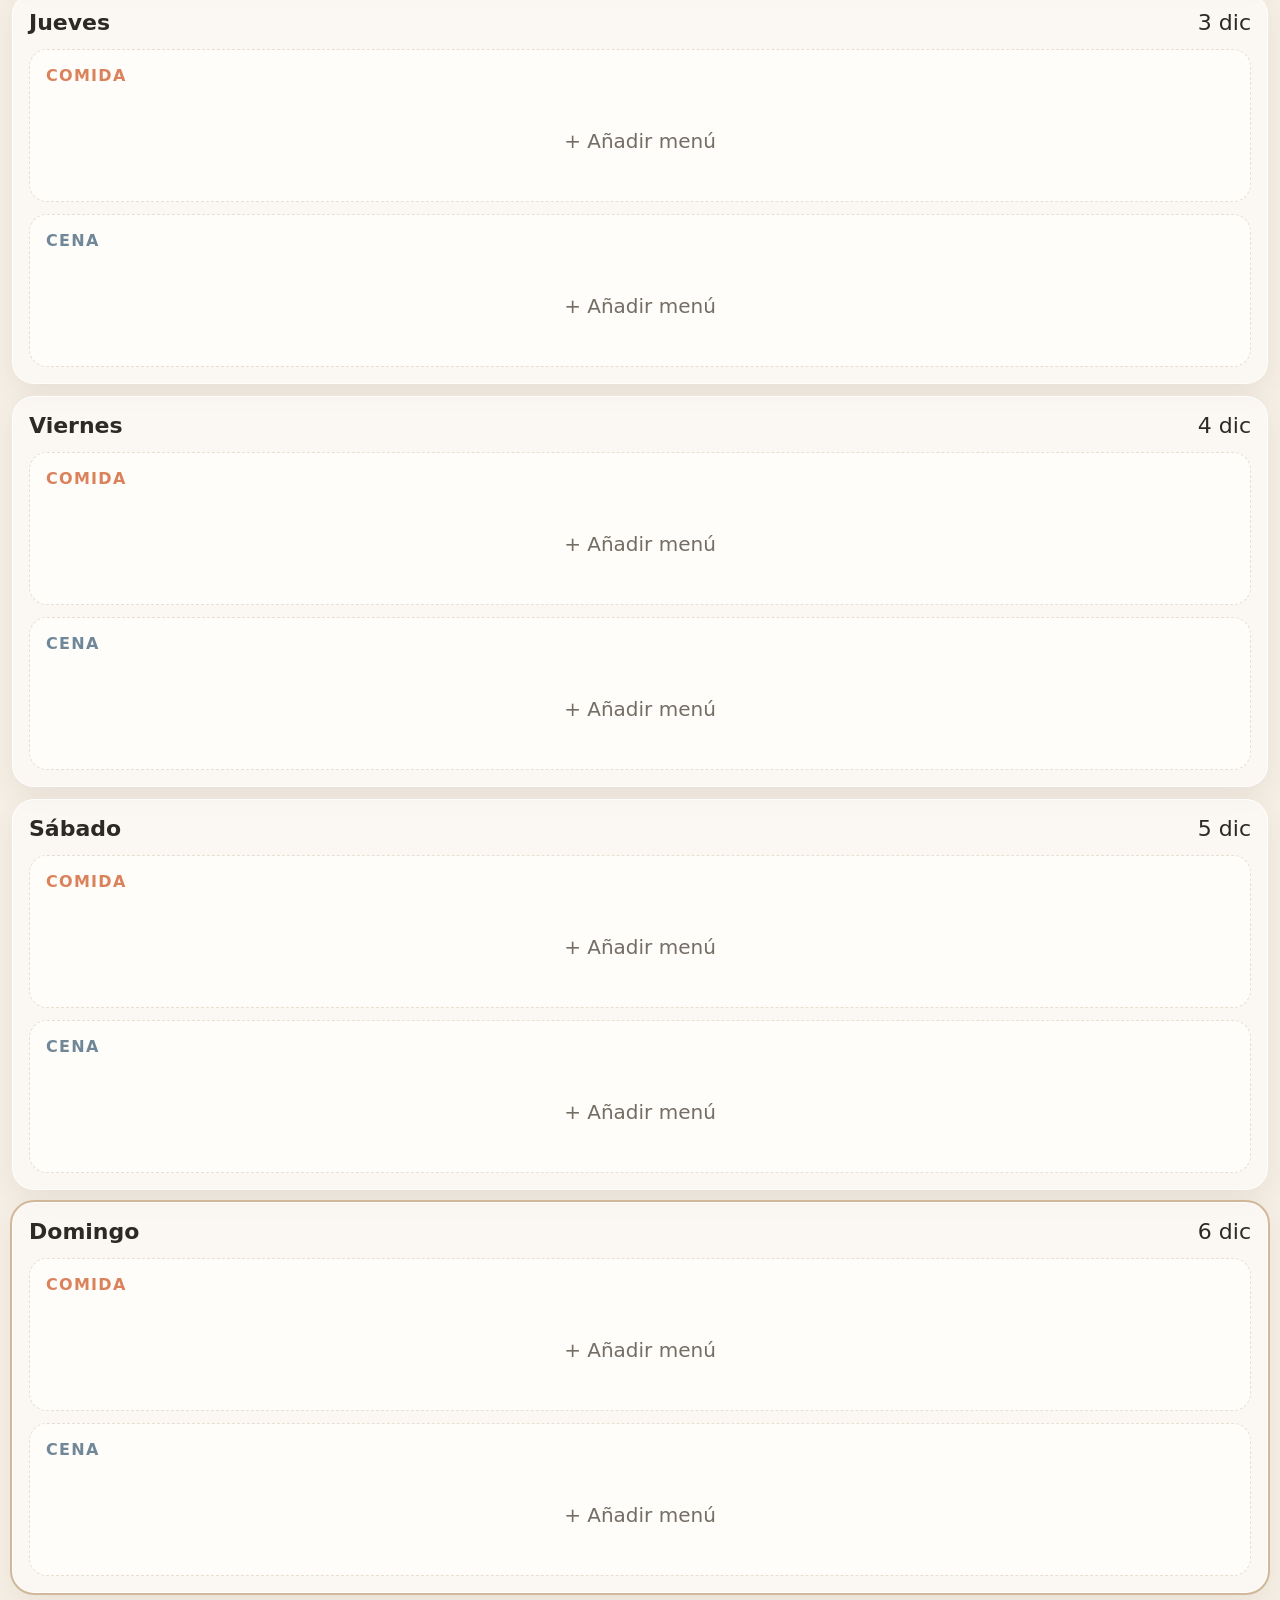
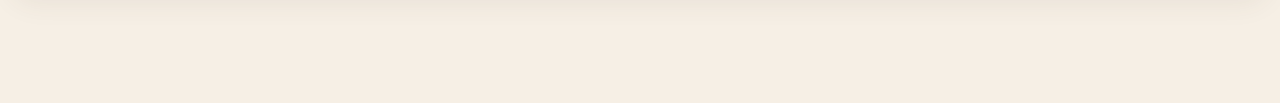
==== commit af7a9594: "Rename a-la-mesa-movil-forzado.html to index.html" ====
--- a/index.html
+++ b/index.html
@@ -45,50 +45,75 @@
     dialog{border:0;border-radius:22px;padding:0;max-width:520px;width:calc(100% - 28px);box-shadow:0 30px 80px rgba(0,0,0,.25)}dialog::backdrop{background:rgba(35,31,27,.45)}
     .modal{padding:18px}.modal h2{margin:0 0 14px}.form{display:grid;gap:12px}.field{display:grid;gap:6px}.field label{font-size:13px;font-weight:700}.field input,.field select,.field textarea{width:100%;border:1px solid var(--line);border-radius:12px;padding:11px;background:#fff}.row{display:grid;grid-template-columns:1fr 1fr;gap:10px}.modal-actions{display:flex;justify-content:flex-end;gap:8px;margin-top:16px}
     .toast{position:fixed;top:16px;left:50%;transform:translateX(-50%) translateY(-120%);background:#2d2a26;color:#fff;padding:10px 14px;border-radius:999px;transition:.25s;z-index:50}.toast.show{transform:translateX(-50%) translateY(0)}
-    @media(max-width:900px){
-      body{font-size:17px}
+
+    html.small-device body{font-size:21px}
+    html.small-device .app{padding:14px 12px 110px;max-width:100%}
+    html.small-device header{align-items:flex-start;gap:10px}
+    html.small-device .brand h1{font-size:36px;line-height:1.1}
+    html.small-device .brand p{font-size:18px;margin-top:6px}
+    html.small-device .status{font-size:15px;padding:10px 12px}
+    html.small-device .toolbar{display:grid;grid-template-columns:1fr;gap:10px}
+    html.small-device .toolbar .btn{width:100%;padding:16px 14px;font-size:20px;font-weight:700}
+    html.small-device .weeknav{grid-template-columns:52px 1fr 52px;margin:18px 0}
+    html.small-device .weeknav h2{font-size:26px}
+    html.small-device .weeknav .btn{padding:14px 10px;font-size:28px}
+    html.small-device .slots{grid-template-columns:1fr}
+    html.small-device .day{padding:16px;border-radius:22px}
+    html.small-device .dayhead{font-size:22px;margin-bottom:14px}
+    html.small-device .slot{min-height:120px;padding:16px}
+    html.small-device .slotlabel{font-size:16px;margin-bottom:12px}
+    html.small-device .empty{min-height:88px;font-size:20px}
+    html.small-device .menu-card h3{font-size:23px}
+    html.small-device .meta{font-size:17px}
+    html.small-device .nav button{font-size:18px;padding:15px 4px}
+    html.small-device .btn{font-size:19px}
+    html.small-device .section-title h2{font-size:32px}
+    html.small-device .field label{font-size:18px}
+    html.small-device .field input,html.small-device .field select,html.small-device .field textarea{font-size:19px;padding:15px}
+    @media(max-width:900px), (max-device-width:900px){
+      body{font-size:21px}
       .app{padding:14px 12px 104px;max-width:100%}
       header{align-items:flex-start;margin-bottom:16px}
-      .brand h1{font-size:30px;line-height:1.1}
-      .brand p{font-size:15px;margin-top:5px}
-      .status{font-size:12px;padding:8px 10px;white-space:nowrap}
+      .brand h1{font-size:36px;line-height:1.1}
+      .brand p{font-size:18px;margin-top:6px}
+      .status{font-size:15px;padding:10px 12px;white-space:nowrap}
       .toolbar{display:grid;grid-template-columns:1fr 1fr;gap:10px}
-      .toolbar .btn{width:100%;padding:13px 12px;font-size:16px}
+      .toolbar .btn{width:100%;padding:16px 14px;font-size:19px;font-weight:650}
       .toolbar .btn.primary{grid-column:1/-1}
       .weeknav{grid-template-columns:52px 1fr 52px;margin:10px 0 16px}
-      .weeknav h2{font-size:21px}
-      .weeknav .btn{padding:12px 8px;font-size:22px}
+      .weeknav h2{font-size:25px}
+      .weeknav .btn{padding:14px 10px;font-size:28px}
       .days{gap:14px}
       .day{padding:14px;border-radius:22px}
-      .dayhead{font-size:17px;margin-bottom:12px}
+      .dayhead{font-size:21px;margin-bottom:14px}
       .slots{grid-template-columns:1fr;gap:12px}
       .slot{min-height:118px;padding:13px;border-radius:18px}
-      .slotlabel{font-size:12px;margin-bottom:10px}
-      .empty{min-height:78px;font-size:16px}
+      .slotlabel{font-size:15px;margin-bottom:12px}
+      .empty{min-height:92px;font-size:19px}
       .menu-card{padding:14px}
-      .menu-card h3{font-size:18px}
-      .meta{font-size:14px}
-      .tag{font-size:12px;padding:5px 8px}
+      .menu-card h3{font-size:22px}
+      .meta{font-size:17px}
+      .tag{font-size:15px;padding:7px 10px}
       .nav{padding-top:10px}
-      .nav button{font-size:14px;padding:12px 4px}
-      .section-title h2{font-size:27px}
+      .nav button{font-size:17px;padding:14px 4px}
+      .section-title h2{font-size:32px}
       .grid{grid-template-columns:1fr}
-      .library-card,.leftover,.shop-item{font-size:16px}
-      .btn{font-size:16px}
+      .library-card,.leftover,.shop-item{font-size:19px}
+      .btn{font-size:19px}
       dialog{width:calc(100% - 20px)}
       .modal{padding:20px}
-      .modal h2{font-size:25px}
+      .modal h2{font-size:30px}
       .row{grid-template-columns:1fr}
-      .field label{font-size:15px}
-      .field input,.field select,.field textarea{font-size:16px;padding:13px}
+      .field label{font-size:18px}
+      .field input,.field select,.field textarea{font-size:19px;padding:15px}
       .modal-actions{flex-wrap:wrap}
       .modal-actions .btn{flex:1;min-width:120px;padding:13px}
     }
-    @media(max-width:430px){
+    @media(max-width:430px), (max-device-width:430px){
       header{display:grid;grid-template-columns:1fr auto;gap:8px}
-      .brand h1{font-size:28px}
-      .brand p{font-size:14px}
-      .status{font-size:11px;max-width:145px;white-space:normal;text-align:center}
+      .brand h1{font-size:34px}
+      .brand p{font-size:17px}
+      .status{font-size:13px;max-width:170px;white-space:normal;text-align:center}
       .toolbar{grid-template-columns:1fr 1fr}
       .toolbar .btn.primary{grid-column:1/-1}
       .day{padding:12px}
@@ -285,6 +310,13 @@
 $('#shopForm').addEventListener('submit',e=>{e.preventDefault();const name=$('#shopName').value.trim();if(!name)return;state.shop.push({id:crypto.randomUUID(),name,done:false,source:'manual'});$('#shopName').value='';persist();shopDialog.close();renderShop()});
 $('#addMenuBtn').onclick=$('#addMenuBtn2').onclick=()=>editMenu();$('#addShopBtn').onclick=()=>shopDialog.showModal();$('#prevWeek').onclick=()=>{state.weekOffset--;persist();renderWeek()};$('#nextWeek').onclick=()=>{state.weekOffset++;persist();renderWeek()};$('#saveBtn').onclick=()=>saveRemote();$('#refreshBtn').onclick=()=>loadRemote(true);
 $$('.nav button').forEach(b=>b.onclick=()=>{$$('.nav button').forEach(x=>x.classList.remove('active'));b.classList.add('active');$$('.panel').forEach(p=>p.classList.remove('active'));$('#'+b.dataset.panel).classList.add('active')});
+function applyDeviceLayout(){
+  const isSmallDevice = Math.min(window.screen.width, window.screen.height) <= 900;
+  document.documentElement.classList.toggle('small-device', isSmallDevice);
+}
+applyDeviceLayout();
+window.addEventListener('resize', applyDeviceLayout);
+window.addEventListener('orientationchange', applyDeviceLayout);
 window.addEventListener('beforeunload',()=>localStorage.setItem(KEY,JSON.stringify(state)));renderAll();loadRemote(false);
 </script>
 </body>
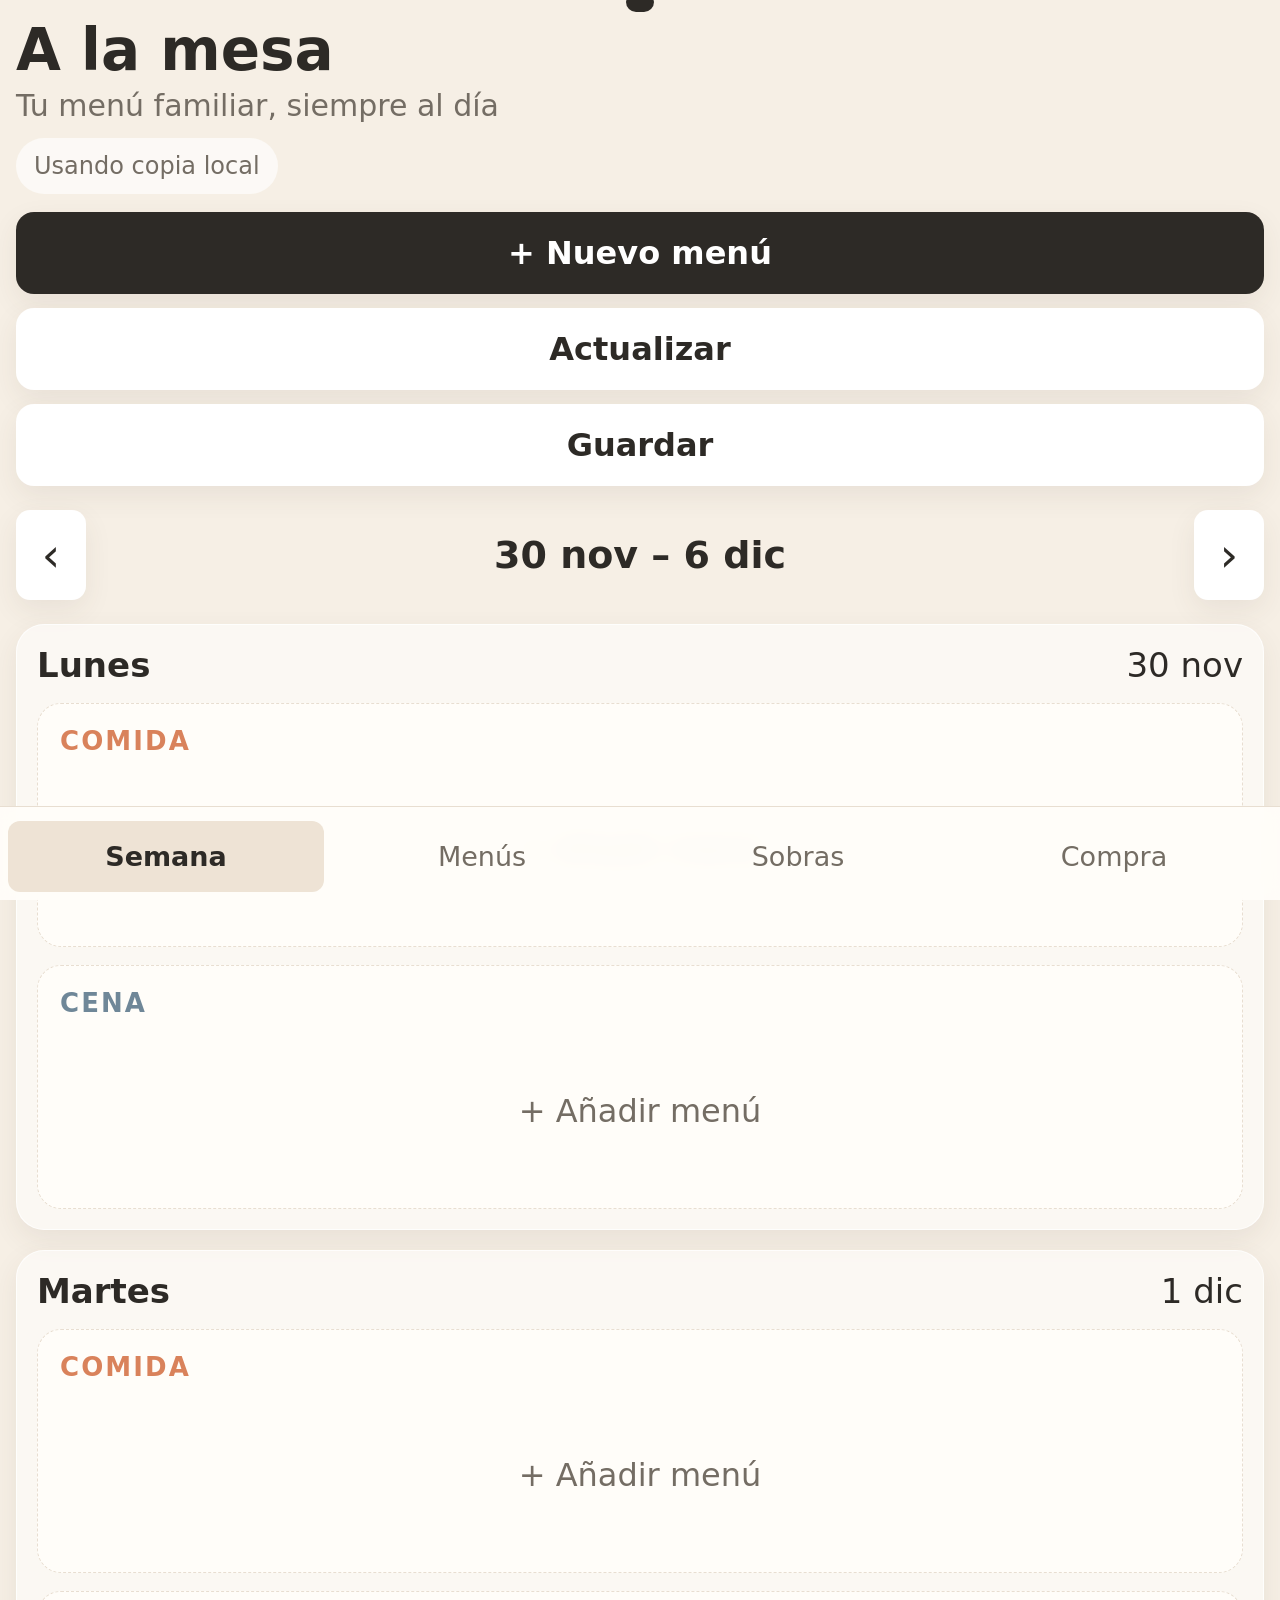
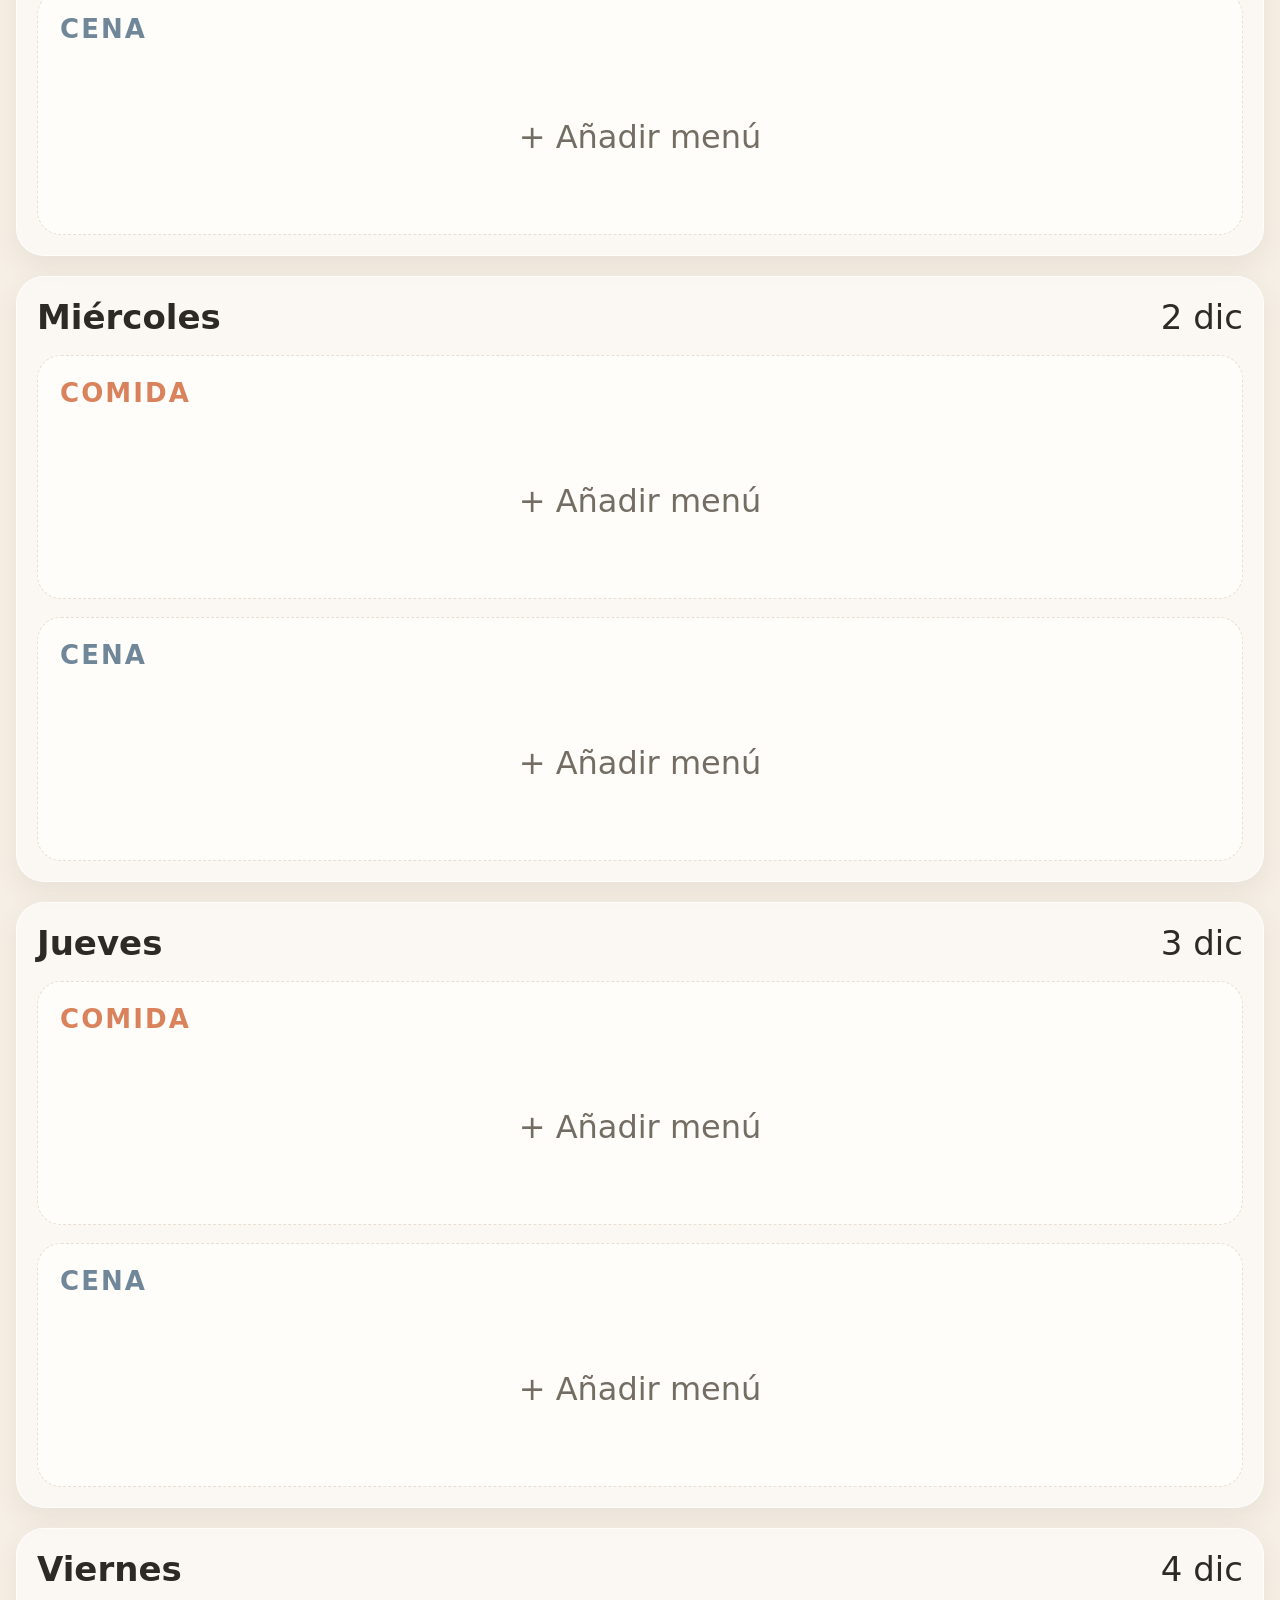
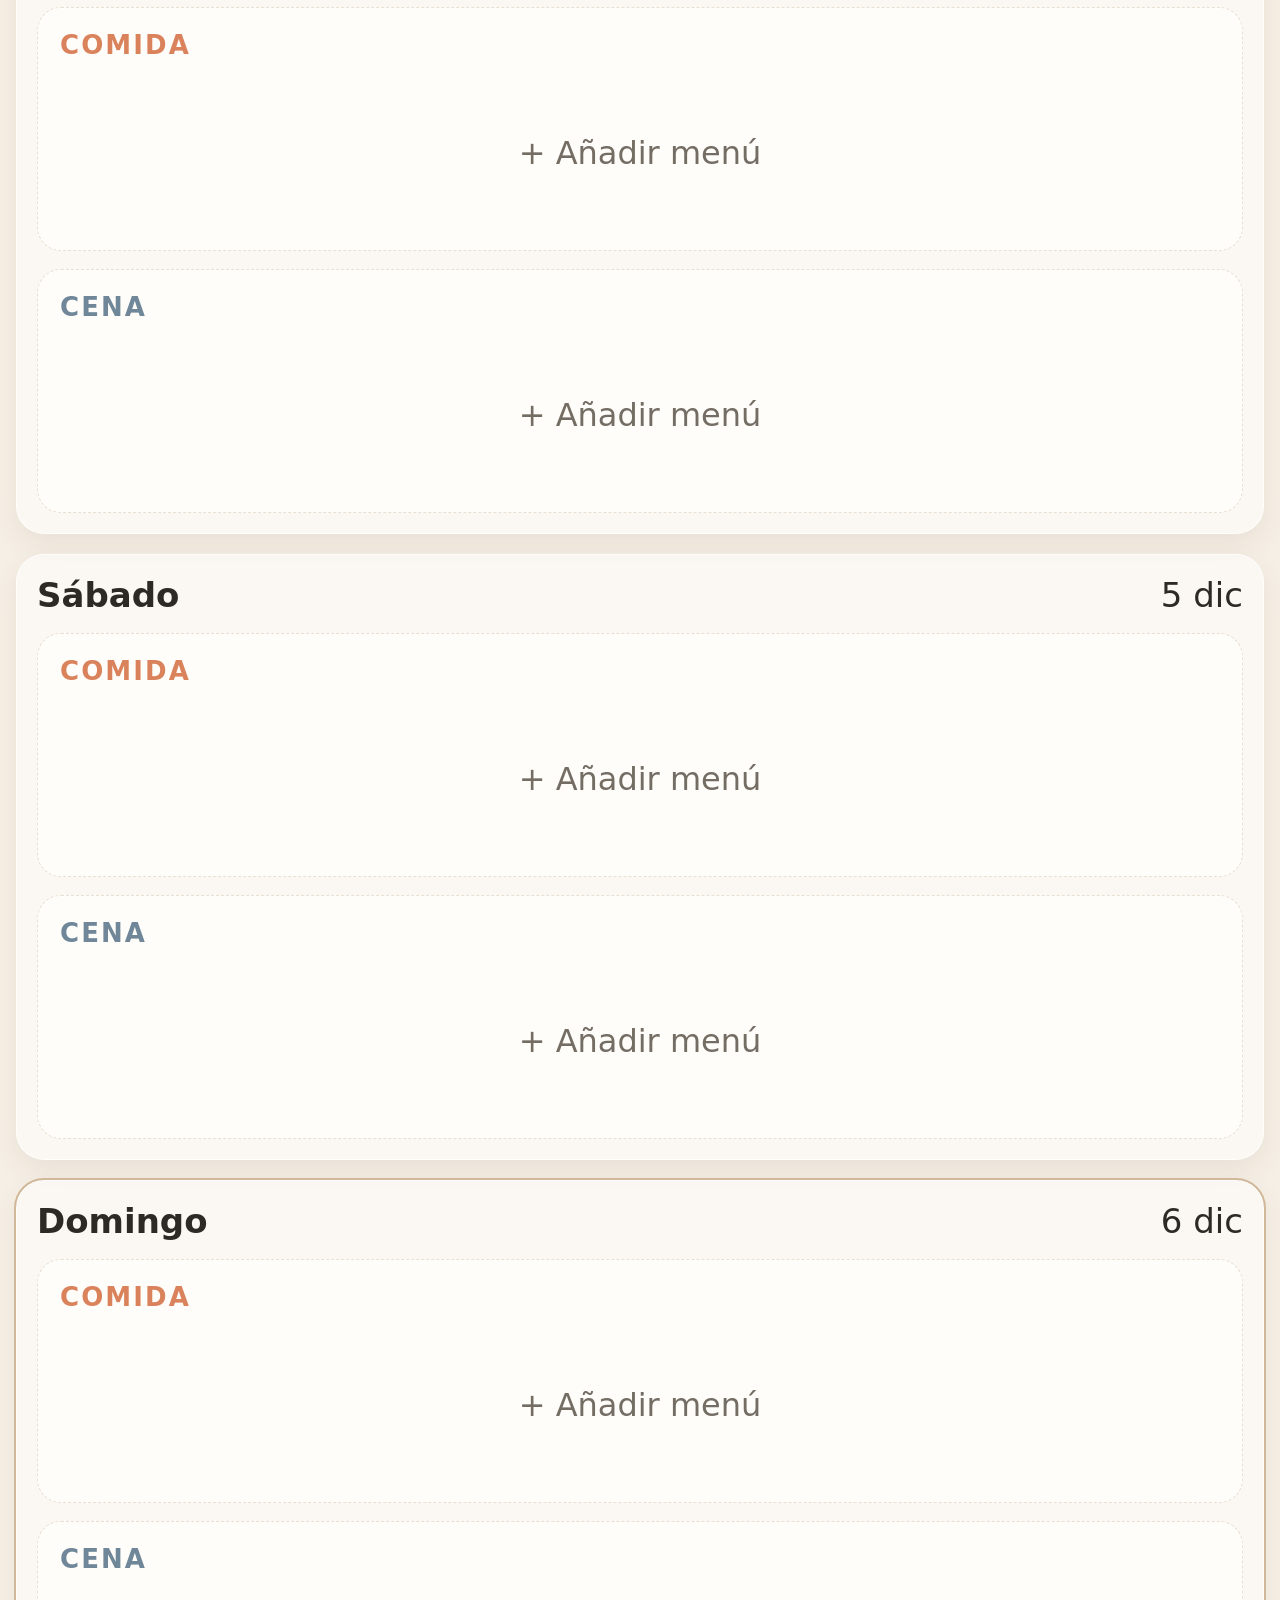
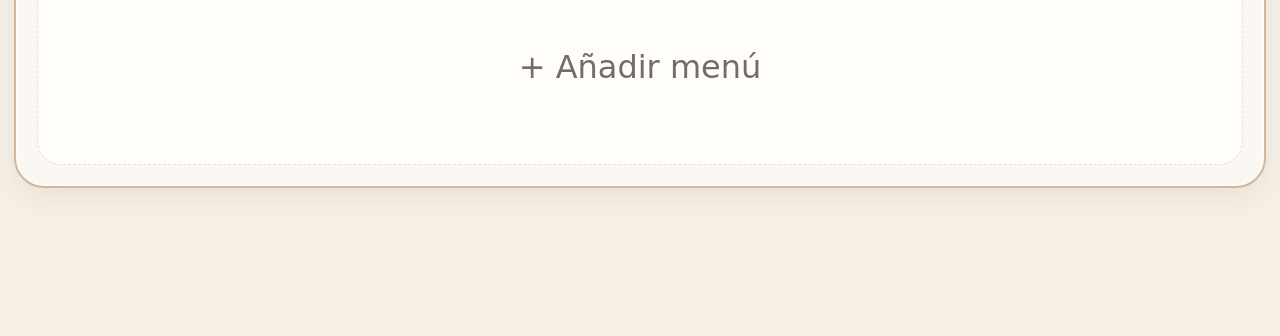
==== commit c2f96d9f: "Rename a-la-mesa-letra-doble.html to index.html" ====
--- a/index.html
+++ b/index.html
@@ -119,6 +119,81 @@
       .day{padding:12px}
       .slot{min-height:112px}
     }
+
+    /* Tipografía móvil extragrande */
+    html.small-device body{font-size:34px}
+    html.small-device .app{padding:20px 16px 150px}
+    html.small-device header{display:grid;grid-template-columns:1fr;gap:14px}
+    html.small-device .brand h1{font-size:58px;line-height:1.05}
+    html.small-device .brand p{font-size:30px;line-height:1.25}
+    html.small-device .status{font-size:24px;padding:14px 18px;justify-self:start}
+    html.small-device .toolbar{grid-template-columns:1fr;gap:14px}
+    html.small-device .toolbar .btn{font-size:32px;padding:22px 18px;border-radius:18px}
+    html.small-device .weeknav{grid-template-columns:70px 1fr 70px;gap:12px;margin:24px 0}
+    html.small-device .weeknav h2{font-size:38px;line-height:1.15}
+    html.small-device .weeknav .btn{font-size:46px;padding:18px 10px}
+    html.small-device .days{gap:20px}
+    html.small-device .day{padding:20px;border-radius:28px}
+    html.small-device .dayhead{font-size:34px;margin-bottom:18px}
+    html.small-device .slots{gap:18px}
+    html.small-device .slot{min-height:210px;padding:22px;border-radius:24px}
+    html.small-device .slotlabel{font-size:26px;margin-bottom:18px}
+    html.small-device .empty{min-height:150px;font-size:32px}
+    html.small-device .menu-card{padding:20px}
+    html.small-device .menu-card h3{font-size:36px;line-height:1.15}
+    html.small-device .meta{font-size:28px}
+    html.small-device .tag{font-size:24px;padding:10px 14px}
+    html.small-device .nav{padding-top:14px}
+    html.small-device .nav button{font-size:27px;padding:20px 4px}
+    html.small-device .section-title h2{font-size:48px}
+    html.small-device .library-card,html.small-device .leftover,html.small-device .shop-item{font-size:30px;padding:20px}
+    html.small-device .btn{font-size:30px;padding:18px 20px}
+    html.small-device .small{font-size:26px;padding:14px 16px}
+    html.small-device dialog{width:calc(100% - 16px);max-width:none}
+    html.small-device .modal{padding:24px}
+    html.small-device .modal h2{font-size:44px}
+    html.small-device .field label{font-size:30px}
+    html.small-device .field input,html.small-device .field select,html.small-device .field textarea{font-size:30px;padding:20px}
+    html.small-device .ingredient-item{font-size:28px;padding:16px}
+    html.small-device .ingredient-item button{font-size:34px}
+
+    @media(max-width:900px), (max-device-width:900px){
+      body{font-size:34px}
+      .app{padding:20px 16px 150px}
+      header{display:grid;grid-template-columns:1fr;gap:14px}
+      .brand h1{font-size:58px;line-height:1.05}
+      .brand p{font-size:30px;line-height:1.25}
+      .status{font-size:24px;padding:14px 18px;justify-self:start;white-space:normal}
+      .toolbar{grid-template-columns:1fr;gap:14px}
+      .toolbar .btn,.toolbar .btn.primary{grid-column:auto;font-size:32px;padding:22px 18px;border-radius:18px}
+      .weeknav{grid-template-columns:70px 1fr 70px;gap:12px;margin:24px 0}
+      .weeknav h2{font-size:38px;line-height:1.15}
+      .weeknav .btn{font-size:46px;padding:18px 10px}
+      .days{gap:20px}
+      .day{padding:20px;border-radius:28px}
+      .dayhead{font-size:34px;margin-bottom:18px}
+      .slots{gap:18px}
+      .slot{min-height:210px;padding:22px;border-radius:24px}
+      .slotlabel{font-size:26px;margin-bottom:18px}
+      .empty{min-height:150px;font-size:32px}
+      .menu-card{padding:20px}
+      .menu-card h3{font-size:36px;line-height:1.15}
+      .meta{font-size:28px}
+      .tag{font-size:24px;padding:10px 14px}
+      .nav{padding-top:14px}
+      .nav button{font-size:27px;padding:20px 4px}
+      .section-title h2{font-size:48px}
+      .library-card,.leftover,.shop-item{font-size:30px;padding:20px}
+      .btn{font-size:30px;padding:18px 20px}
+      .small{font-size:26px;padding:14px 16px}
+      dialog{width:calc(100% - 16px);max-width:none}
+      .modal{padding:24px}
+      .modal h2{font-size:44px}
+      .field label{font-size:30px}
+      .field input,.field select,.field textarea{font-size:30px;padding:20px}
+      .ingredient-item{font-size:28px;padding:16px}
+      .ingredient-item button{font-size:34px}
+    }
   </style>
 </head>
 <body>
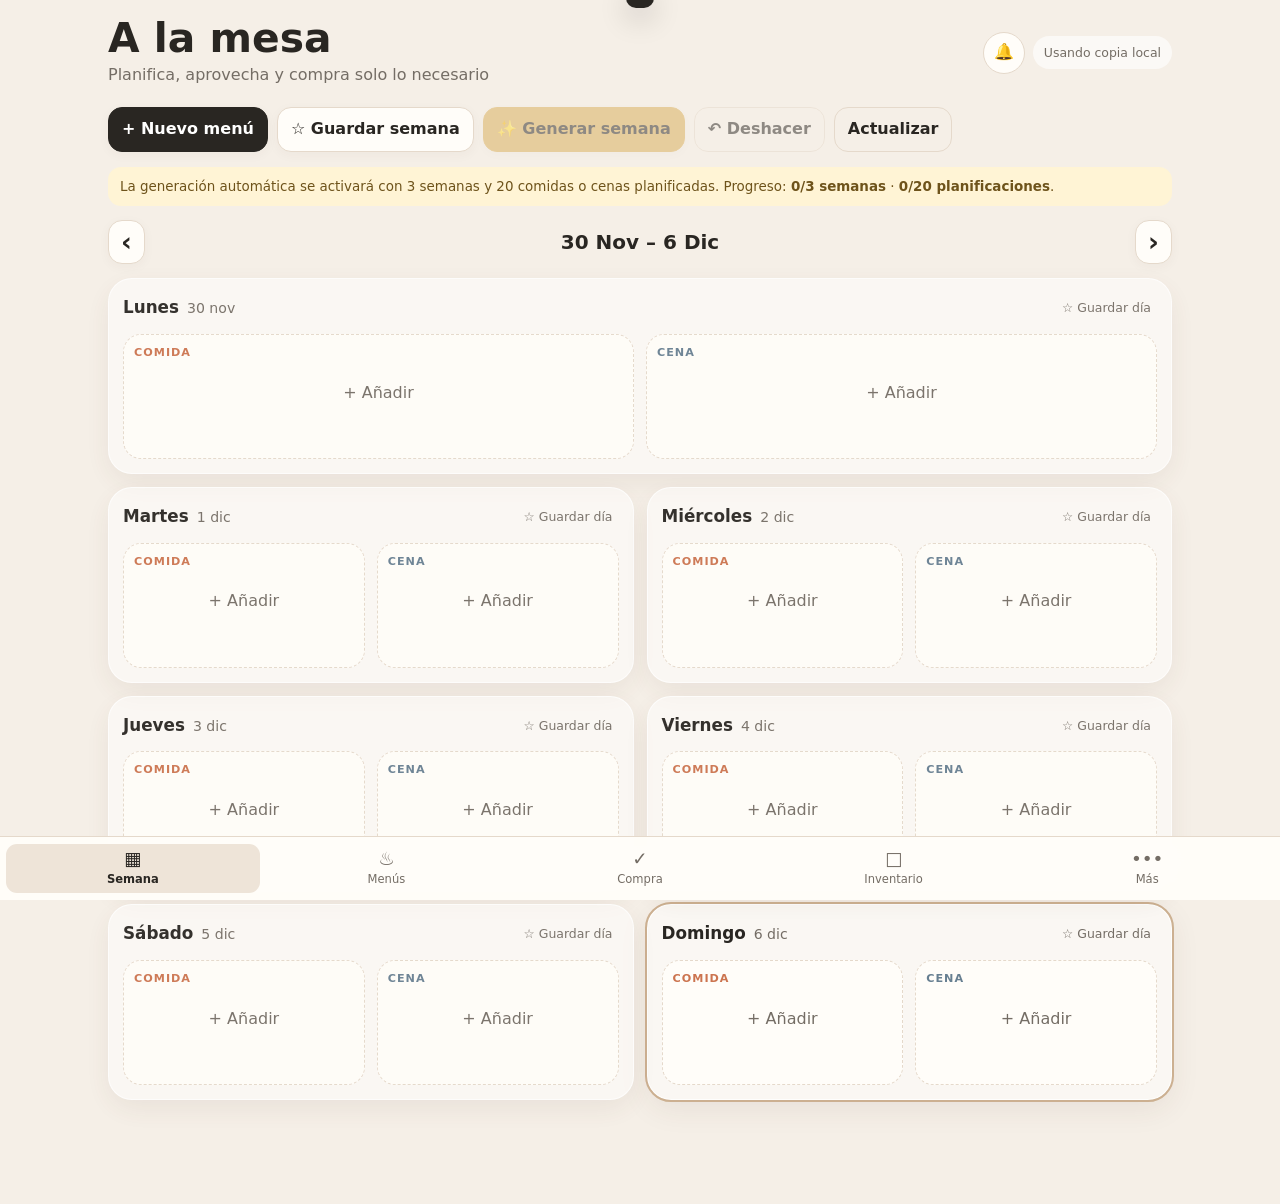
==== commit 9eb2d13c: "Add files via upload" ====
--- a/index.html
+++ b/index.html
@@ -1,398 +1,153 @@
 <!doctype html>
 <html lang="es">
 <head>
-  <meta charset="utf-8" />
-  <meta name="viewport" content="width=device-width, initial-scale=1, viewport-fit=cover" />
-  <meta name="theme-color" content="#f6efe5" />
-  <link rel="icon" type="image/png" sizes="32x32" href="favicon-32.png" />
-  <link rel="apple-touch-icon" sizes="180x180" href="apple-touch-icon.png" />
-  <link rel="manifest" href="manifest.webmanifest" />
-  <meta name="apple-mobile-web-app-capable" content="yes" />
-  <meta name="apple-mobile-web-app-status-bar-style" content="default" />
-  <meta name="apple-mobile-web-app-title" content="A la mesa" />
-  <meta name="mobile-web-app-capable" content="yes" />
+  <meta charset="utf-8">
+  <meta name="viewport" content="width=device-width,initial-scale=1,viewport-fit=cover">
+  <meta name="theme-color" content="#f6efe5">
+  <meta name="apple-mobile-web-app-capable" content="yes">
+  <meta name="apple-mobile-web-app-status-bar-style" content="default">
+  <meta name="apple-mobile-web-app-title" content="A la mesa">
+  <link rel="manifest" href="manifest.webmanifest">
+  <link rel="icon" type="image/png" sizes="32x32" href="favicon-32.png">
+  <link rel="apple-touch-icon" sizes="180x180" href="apple-touch-icon.png">
+  <link rel="stylesheet" href="styles.css">
   <title>A la mesa</title>
-  <style>
-    :root{
-      --bg:#f6efe5;--card:#fffdf9;--text:#2d2a26;--muted:#746d64;--line:#e8ded1;
-      --meal:#d9825b;--dinner:#6f8798;--left:#e6b95a;--done:#6f9b79;--danger:#b95858;
-      --shadow:0 10px 28px rgba(82,66,47,.08);--r:20px;
-    }
-    *{box-sizing:border-box} body{margin:0;font-family:Inter,ui-sans-serif,system-ui,-apple-system,Segoe UI,Roboto,sans-serif;background:var(--bg);color:var(--text)}
-    button,input,select,textarea{font:inherit} button{cursor:pointer}
-    .app{max-width:980px;margin:auto;min-height:100vh;padding:18px 16px 90px}
-    header{display:flex;align-items:center;justify-content:space-between;gap:12px;margin-bottom:18px}
-    .brand h1{margin:0;font-size:28px}.brand p{margin:3px 0 0;color:var(--muted);font-size:14px}
-    .status{font-size:12px;color:var(--muted);background:rgba(255,255,255,.65);padding:8px 10px;border-radius:999px}
-    .toolbar{display:flex;gap:8px;flex-wrap:wrap;margin-bottom:16px}
-    .btn{border:0;border-radius:14px;padding:11px 14px;background:#fff;color:var(--text);box-shadow:var(--shadow)}
-    .btn.primary{background:var(--text);color:#fff}.btn.soft{background:#efe5d8}.btn.danger{background:#f8e0e0;color:var(--danger)}
-    .weeknav{display:grid;grid-template-columns:44px 1fr 44px;align-items:center;gap:8px;margin-bottom:14px}.weeknav h2{text-align:center;margin:0;font-size:20px}
-    .days{display:grid;gap:12px}.day{background:rgba(255,255,255,.55);border:1px solid rgba(255,255,255,.75);border-radius:24px;padding:14px;box-shadow:var(--shadow)}
-    .dayhead{display:flex;justify-content:space-between;align-items:center;margin-bottom:10px}.dayhead strong{text-transform:capitalize}.today{outline:2px solid #d2b89a}
-    .slots{display:grid;grid-template-columns:1fr;gap:12px}.slot{min-height:118px;border:1px dashed var(--line);border-radius:18px;padding:10px;background:var(--card)}
-    .slotlabel{font-size:11px;font-weight:800;letter-spacing:.08em;color:var(--muted);text-transform:uppercase;margin-bottom:8px}.slot.meal .slotlabel{color:var(--meal)}.slot.dinner .slotlabel{color:var(--dinner)}
-    .menu-card{border-radius:15px;padding:10px;background:#fff;border:1px solid var(--line)}.menu-card.done{opacity:.65}.menu-card h3{margin:0 0 6px;font-size:18px}.meta{font-size:12px;color:var(--muted)}
-    .tags{display:flex;gap:6px;flex-wrap:wrap;margin-top:8px}.tag{font-size:11px;border-radius:999px;padding:4px 7px;background:#f2ece4}.tag.done{background:#e1efe4;color:#3f6d48}.tag.left{background:#fff2c8;color:#745b16}
-    .empty{display:flex;min-height:78px;align-items:center;justify-content:center;color:var(--muted);font-size:14px}
-    .nav{position:fixed;left:0;right:0;bottom:0;background:rgba(255,253,249,.95);backdrop-filter:blur(12px);border-top:1px solid var(--line);display:grid;grid-template-columns:repeat(4,1fr);padding:8px max(8px,env(safe-area-inset-right)) calc(8px + env(safe-area-inset-bottom)) max(8px,env(safe-area-inset-left));z-index:20}
-    .nav button{border:0;background:transparent;padding:10px 4px;color:var(--muted);border-radius:12px}.nav button.active{background:#eee3d5;color:var(--text);font-weight:700}
-    .panel{display:none}.panel.active{display:block}.section-title{display:flex;justify-content:space-between;align-items:center;margin:8px 0 12px}.section-title h2{margin:0}
-    .grid{display:grid;grid-template-columns:repeat(auto-fill,minmax(220px,1fr));gap:12px}.library-card{background:var(--card);border:1px solid var(--line);border-radius:18px;padding:14px;box-shadow:var(--shadow)}
-    .library-card h3{margin:0 0 6px}.library-card .actions{display:flex;gap:6px;margin-top:12px}.small{padding:8px 10px;font-size:13px;box-shadow:none;border:1px solid var(--line)}
-    .leftover{background:#fff9e9;border:1px solid #edd89c;border-radius:18px;padding:14px}.shop-item{display:flex;align-items:center;gap:10px;background:var(--card);padding:12px;border-radius:14px;border:1px solid var(--line)}
-    .ingredient-entry{display:grid;grid-template-columns:1fr auto;gap:8px}.ingredient-list{display:grid;gap:7px;margin-top:8px}.ingredient-item{display:flex;align-items:center;gap:8px;background:#f7f1e9;border:1px solid var(--line);border-radius:12px;padding:8px 10px}.ingredient-item span{flex:1}.ingredient-item button{border:0;background:transparent;color:var(--danger);font-weight:800;font-size:18px;padding:0 4px}
-    dialog{border:0;border-radius:22px;padding:0;max-width:520px;width:calc(100% - 28px);box-shadow:0 30px 80px rgba(0,0,0,.25)}dialog::backdrop{background:rgba(35,31,27,.45)}
-    .modal{padding:18px}.modal h2{margin:0 0 14px}.form{display:grid;gap:12px}.field{display:grid;gap:6px}.field label{font-size:13px;font-weight:700}.field input,.field select,.field textarea{width:100%;border:1px solid var(--line);border-radius:12px;padding:11px;background:#fff}.row{display:grid;grid-template-columns:1fr 1fr;gap:10px}.modal-actions{display:flex;justify-content:flex-end;gap:8px;margin-top:16px}
-    .toast{position:fixed;top:16px;left:50%;transform:translateX(-50%) translateY(-120%);background:#2d2a26;color:#fff;padding:10px 14px;border-radius:999px;transition:.25s;z-index:50}.toast.show{transform:translateX(-50%) translateY(0)}
-
-    html.small-device body{font-size:21px}
-    html.small-device .app{padding:14px 12px 110px;max-width:100%}
-    html.small-device header{align-items:flex-start;gap:10px}
-    html.small-device .brand h1{font-size:36px;line-height:1.1}
-    html.small-device .brand p{font-size:18px;margin-top:6px}
-    html.small-device .status{font-size:15px;padding:10px 12px}
-    html.small-device .toolbar{display:grid;grid-template-columns:1fr;gap:10px}
-    html.small-device .toolbar .btn{width:100%;padding:16px 14px;font-size:20px;font-weight:700}
-    html.small-device .weeknav{grid-template-columns:52px 1fr 52px;margin:18px 0}
-    html.small-device .weeknav h2{font-size:26px}
-    html.small-device .weeknav .btn{padding:14px 10px;font-size:28px}
-    html.small-device .slots{grid-template-columns:1fr}
-    html.small-device .day{padding:16px;border-radius:22px}
-    html.small-device .dayhead{font-size:22px;margin-bottom:14px}
-    html.small-device .slot{min-height:120px;padding:16px}
-    html.small-device .slotlabel{font-size:16px;margin-bottom:12px}
-    html.small-device .empty{min-height:88px;font-size:20px}
-    html.small-device .menu-card h3{font-size:23px}
-    html.small-device .meta{font-size:17px}
-    html.small-device .nav button{font-size:18px;padding:15px 4px}
-    html.small-device .btn{font-size:19px}
-    html.small-device .section-title h2{font-size:32px}
-    html.small-device .field label{font-size:18px}
-    html.small-device .field input,html.small-device .field select,html.small-device .field textarea{font-size:19px;padding:15px}
-    @media(max-width:900px), (max-device-width:900px){
-      body{font-size:21px}
-      .app{padding:14px 12px 104px;max-width:100%}
-      header{align-items:flex-start;margin-bottom:16px}
-      .brand h1{font-size:36px;line-height:1.1}
-      .brand p{font-size:18px;margin-top:6px}
-      .status{font-size:15px;padding:10px 12px;white-space:nowrap}
-      .toolbar{display:grid;grid-template-columns:1fr 1fr;gap:10px}
-      .toolbar .btn{width:100%;padding:16px 14px;font-size:19px;font-weight:650}
-      .toolbar .btn.primary{grid-column:1/-1}
-      .weeknav{grid-template-columns:52px 1fr 52px;margin:10px 0 16px}
-      .weeknav h2{font-size:25px}
-      .weeknav .btn{padding:14px 10px;font-size:28px}
-      .days{gap:14px}
-      .day{padding:14px;border-radius:22px}
-      .dayhead{font-size:21px;margin-bottom:14px}
-      .slots{grid-template-columns:1fr;gap:12px}
-      .slot{min-height:118px;padding:13px;border-radius:18px}
-      .slotlabel{font-size:15px;margin-bottom:12px}
-      .empty{min-height:92px;font-size:19px}
-      .menu-card{padding:14px}
-      .menu-card h3{font-size:22px}
-      .meta{font-size:17px}
-      .tag{font-size:15px;padding:7px 10px}
-      .nav{padding-top:10px}
-      .nav button{font-size:17px;padding:14px 4px}
-      .section-title h2{font-size:32px}
-      .grid{grid-template-columns:1fr}
-      .library-card,.leftover,.shop-item{font-size:19px}
-      .btn{font-size:19px}
-      dialog{width:calc(100% - 20px)}
-      .modal{padding:20px}
-      .modal h2{font-size:30px}
-      .row{grid-template-columns:1fr}
-      .field label{font-size:18px}
-      .field input,.field select,.field textarea{font-size:19px;padding:15px}
-      .modal-actions{flex-wrap:wrap}
-      .modal-actions .btn{flex:1;min-width:120px;padding:13px}
-    }
-    @media(max-width:430px), (max-device-width:430px){
-      header{display:grid;grid-template-columns:1fr auto;gap:8px}
-      .brand h1{font-size:34px}
-      .brand p{font-size:17px}
-      .status{font-size:13px;max-width:170px;white-space:normal;text-align:center}
-      .toolbar{grid-template-columns:1fr 1fr}
-      .toolbar .btn.primary{grid-column:1/-1}
-      .day{padding:12px}
-      .slot{min-height:112px}
-    }
-
-    /* Tipografía móvil extragrande */
-    html.small-device body{font-size:34px}
-    html.small-device .app{padding:20px 16px 150px}
-    html.small-device header{display:grid;grid-template-columns:1fr;gap:14px}
-    html.small-device .brand h1{font-size:58px;line-height:1.05}
-    html.small-device .brand p{font-size:30px;line-height:1.25}
-    html.small-device .status{font-size:24px;padding:14px 18px;justify-self:start}
-    html.small-device .toolbar{grid-template-columns:1fr;gap:14px}
-    html.small-device .toolbar .btn{font-size:32px;padding:22px 18px;border-radius:18px}
-    html.small-device .weeknav{grid-template-columns:70px 1fr 70px;gap:12px;margin:24px 0}
-    html.small-device .weeknav h2{font-size:38px;line-height:1.15}
-    html.small-device .weeknav .btn{font-size:46px;padding:18px 10px}
-    html.small-device .days{gap:20px}
-    html.small-device .day{padding:20px;border-radius:28px}
-    html.small-device .dayhead{font-size:34px;margin-bottom:18px}
-    html.small-device .slots{gap:18px}
-    html.small-device .slot{min-height:210px;padding:22px;border-radius:24px}
-    html.small-device .slotlabel{font-size:26px;margin-bottom:18px}
-    html.small-device .empty{min-height:150px;font-size:32px}
-    html.small-device .menu-card{padding:20px}
-    html.small-device .menu-card h3{font-size:36px;line-height:1.15}
-    html.small-device .meta{font-size:28px}
-    html.small-device .tag{font-size:24px;padding:10px 14px}
-    html.small-device .nav{padding-top:14px}
-    html.small-device .nav button{font-size:27px;padding:20px 4px}
-    html.small-device .section-title h2{font-size:48px}
-    html.small-device .library-card,html.small-device .leftover,html.small-device .shop-item{font-size:30px;padding:20px}
-    html.small-device .btn{font-size:30px;padding:18px 20px}
-    html.small-device .small{font-size:26px;padding:14px 16px}
-    html.small-device dialog{width:calc(100% - 16px);max-width:none}
-    html.small-device .modal{padding:24px}
-    html.small-device .modal h2{font-size:44px}
-    html.small-device .field label{font-size:30px}
-    html.small-device .field input,html.small-device .field select,html.small-device .field textarea{font-size:30px;padding:20px}
-    html.small-device .ingredient-item{font-size:28px;padding:16px}
-    html.small-device .ingredient-item button{font-size:34px}
-
-    @media(max-width:900px), (max-device-width:900px){
-      body{font-size:34px}
-      .app{padding:20px 16px 150px}
-      header{display:grid;grid-template-columns:1fr;gap:14px}
-      .brand h1{font-size:58px;line-height:1.05}
-      .brand p{font-size:30px;line-height:1.25}
-      .status{font-size:24px;padding:14px 18px;justify-self:start;white-space:normal}
-      .toolbar{grid-template-columns:1fr;gap:14px}
-      .toolbar .btn,.toolbar .btn.primary{grid-column:auto;font-size:32px;padding:22px 18px;border-radius:18px}
-      .weeknav{grid-template-columns:70px 1fr 70px;gap:12px;margin:24px 0}
-      .weeknav h2{font-size:38px;line-height:1.15}
-      .weeknav .btn{font-size:46px;padding:18px 10px}
-      .days{gap:20px}
-      .day{padding:20px;border-radius:28px}
-      .dayhead{font-size:34px;margin-bottom:18px}
-      .slots{gap:18px}
-      .slot{min-height:210px;padding:22px;border-radius:24px}
-      .slotlabel{font-size:26px;margin-bottom:18px}
-      .empty{min-height:150px;font-size:32px}
-      .menu-card{padding:20px}
-      .menu-card h3{font-size:36px;line-height:1.15}
-      .meta{font-size:28px}
-      .tag{font-size:24px;padding:10px 14px}
-      .nav{padding-top:14px}
-      .nav button{font-size:27px;padding:20px 4px}
-      .section-title h2{font-size:48px}
-      .library-card,.leftover,.shop-item{font-size:30px;padding:20px}
-      .btn{font-size:30px;padding:18px 20px}
-      .small{font-size:26px;padding:14px 16px}
-      dialog{width:calc(100% - 16px);max-width:none}
-      .modal{padding:24px}
-      .modal h2{font-size:44px}
-      .field label{font-size:30px}
-      .field input,.field select,.field textarea{font-size:30px;padding:20px}
-      .ingredient-item{font-size:28px;padding:16px}
-      .ingredient-item button{font-size:34px}
-    }
-  </style>
 </head>
 <body>
-<div class="toast" id="toast"></div>
-<div class="app">
-  <header><div class="brand"><h1>A la mesa</h1><p>Tu menú familiar, siempre al día</p></div><div class="status" id="saveStatus">Guardado</div></header>
+  <div id="toast" class="toast" role="status" aria-live="polite"></div>
+  <div class="app-shell">
+    <header class="app-header">
+      <div class="brand"><h1>A la mesa</h1><p>Planifica, aprovecha y compra solo lo necesario</p></div>
+      <div class="header-actions">
+        <button id="alertsBtn" class="icon-btn alert-button" type="button" aria-label="Avisos">🔔<span id="alertCount" hidden>0</span></button>
+        <span id="saveStatus" class="status">Guardado</span>
+      </div>
+    </header>
 
-  <section id="weekPanel" class="panel active">
-    <div class="toolbar"><button class="btn primary" id="addMenuBtn">+ Nuevo menú</button><button class="btn" id="refreshBtn">Actualizar</button><button class="btn" id="saveBtn">Guardar</button></div>
-    <div class="weeknav"><button class="btn" id="prevWeek">‹</button><h2 id="weekTitle"></h2><button class="btn" id="nextWeek">›</button></div>
-    <div class="days" id="days"></div>
-  </section>
+    <main>
+      <section id="weekPanel" class="panel active">
+        <div class="toolbar week-tools">
+          <button id="addMenuBtn" class="btn primary" type="button">+ Nuevo menú</button>
+          <button id="saveWeekTemplateBtn" class="btn" type="button">☆ Guardar semana</button>
+          <button id="autoWeekBtn" class="btn accent" type="button">✨ Generar semana</button>
+          <button id="undoBtn" class="btn ghost" type="button" disabled>↶ Deshacer</button>
+          <button id="refreshBtn" class="btn ghost" type="button">Actualizar</button>
+        </div>
+        <div id="autoProgress" class="unlock-card" hidden></div>
+        <div class="weeknav">
+          <button id="prevWeek" class="btn arrow" type="button" aria-label="Semana anterior">‹</button>
+          <h2 id="weekTitle"></h2>
+          <button id="nextWeek" class="btn arrow" type="button" aria-label="Semana siguiente">›</button>
+        </div>
+        <div id="days" class="days"></div>
+      </section>
 
-  <section id="menusPanel" class="panel">
-    <div class="section-title"><h2>Menús</h2><button class="btn primary" id="addMenuBtn2">+ Añadir</button></div>
-    <div class="grid" id="menuLibrary"></div>
-  </section>
+      <section id="menusPanel" class="panel">
+        <div class="section-title"><div><h2>Menús</h2><p>Tus platos, favoritos y etiquetas de variedad</p></div><button id="addMenuBtn2" class="btn primary" type="button">+ Añadir</button></div>
+        <div id="menuLibrary" class="card-grid"></div>
+      </section>
 
-  <section id="leftoversPanel" class="panel">
-    <div class="section-title"><h2>Sobras</h2></div>
-    <div class="grid" id="leftoversList"></div>
-  </section>
+      <section id="shopPanel" class="panel">
+        <div class="section-title"><div><h2>Compra</h2><p>Calculada con lo que ya tienes en casa</p></div><button id="clearCompletedBtn" class="btn" type="button">Ocultar completados</button></div>
+        <form id="quickShopForm" class="quick-add">
+          <input id="shopName" required placeholder="Añadir producto…" autocomplete="off">
+          <input id="shopQuantity" type="number" min="0" step="0.01" placeholder="Cant.">
+          <select id="shopUnit" aria-label="Unidad"><option value="">Unidad</option><option>ud</option><option>g</option><option>kg</option><option>ml</option><option>l</option><option>paquete</option></select>
+          <button class="btn primary" type="submit">Añadir</button>
+        </form>
+        <div id="shopSummary" class="info-strip"></div>
+        <div id="shopList" class="keep-list"></div>
+      </section>
 
-  <section id="shopPanel" class="panel">
-    <div class="section-title"><h2>Compra</h2><button class="btn" id="addShopBtn">+ Producto</button></div>
-    <div class="grid" id="shopList"></div>
-  </section>
-</div>
+      <section id="inventoryPanel" class="panel">
+        <div class="section-title"><div><h2>Inventario</h2><p>Nevera, congelador y despensa</p></div></div>
+        <div class="segmented" id="inventoryTabs" role="tablist">
+          <button class="active" data-location="fridge" type="button">Nevera</button>
+          <button data-location="freezer" type="button">Congelador</button>
+          <button data-location="pantry" type="button">Despensa</button>
+          <button data-location="priority" type="button">Consumir primero</button>
+        </div>
+        <div class="toolbar">
+          <button id="addInventoryBtn" class="btn primary" type="button">+ Añadir producto</button>
+          <button id="scanInventoryBtn" class="btn" type="button">▣ Escanear código</button>
+          <button id="tipsBtn" class="btn" type="button">Consejos</button>
+        </div>
+        <div id="inventorySummary" class="info-strip"></div>
+        <div id="inventoryList" class="card-grid inventory-grid"></div>
+      </section>
 
-<nav class="nav">
-  <button class="active" data-panel="weekPanel">Semana</button><button data-panel="menusPanel">Menús</button><button data-panel="leftoversPanel">Sobras</button><button data-panel="shopPanel">Compra</button>
-</nav>
+      <section id="morePanel" class="panel">
+        <div class="section-title"><div><h2>Más</h2><p>Sobras, plantillas, avisos e historial</p></div><button id="settingsBtn" class="btn" type="button">Ajustes</button></div>
+        <div class="subnav" id="moreTabs">
+          <button class="active" data-more="leftovers" type="button">Sobras</button>
+          <button data-more="templates" type="button">Plantillas</button>
+          <button data-more="alerts" type="button">Avisos</button>
+          <button data-more="history" type="button">Historial</button>
+        </div>
+        <div id="moreContent"></div>
+      </section>
+    </main>
+  </div>
 
-<dialog id="menuDialog"><form method="dialog" class="modal" id="menuForm"><h2 id="menuDialogTitle">Nuevo menú</h2><div class="form">
-  <input type="hidden" id="menuId"><div class="field"><label>Nombre</label><input id="menuName" required placeholder="Ej. Albóndigas con arroz"></div>
-  <div class="row"><div class="field"><label>Tipo</label><select id="menuType"><option value="both">Comida y cena</option><option value="meal">Solo comida</option><option value="dinner">Solo cena</option></select></div><div class="field"><label>Tiempo</label><input id="menuTime" placeholder="30 min"></div></div>
-  <div class="field"><label>Ingredientes</label><div class="ingredient-entry"><input id="ingredientInput" placeholder="Ej. Tomates"><button class="btn soft" type="button" id="addIngredientBtn">Añadir</button></div><div class="ingredient-list" id="ingredientList"></div></div>
-  <div class="field"><label>Notas</label><textarea id="menuNotes" rows="3" placeholder="Acompañamiento, preparación, observaciones..."></textarea></div>
-</div><div class="modal-actions"><button class="btn" type="button" id="cancelMenuBtn">Cancelar</button><button class="btn primary" id="menuSubmit" type="submit">Guardar</button></div></form></dialog>
+  <nav class="bottom-nav" aria-label="Navegación principal">
+    <button class="active" data-panel="weekPanel" type="button"><span>▦</span>Semana</button>
+    <button data-panel="menusPanel" type="button"><span>♨</span>Menús</button>
+    <button data-panel="shopPanel" type="button"><span>✓</span>Compra</button>
+    <button data-panel="inventoryPanel" type="button"><span>□</span>Inventario</button>
+    <button data-panel="morePanel" type="button"><span>•••</span>Más</button>
+  </nav>
 
-<dialog id="slotDialog"><div class="modal"><h2>Elegir menú</h2><div id="slotChoices" class="grid"></div><div class="modal-actions"><button class="btn" onclick="slotDialog.close()">Cancelar</button></div></div></dialog>
-<dialog id="actionDialog"><div class="modal"><h2 id="actionTitle">Menú</h2><div class="form" id="actionButtons"></div><div class="modal-actions"><button class="btn" onclick="actionDialog.close()">Cerrar</button></div></div></dialog>
-<dialog id="leftoverDialog"><form method="dialog" class="modal" id="leftoverForm"><h2>Registrar sobras</h2><div class="form"><div class="field"><label>Raciones</label><input id="leftoverServings" type="number" min="1" value="1"></div><div class="field"><label>Consumir antes de</label><input id="leftoverUntil" type="date"></div></div><div class="modal-actions"><button class="btn" value="cancel">Cancelar</button><button class="btn primary" value="default">Guardar</button></div></form></dialog>
-<dialog id="shopDialog"><form method="dialog" class="modal" id="shopForm"><h2>Añadir producto</h2><div class="field"><label>Producto</label><input id="shopName" required placeholder="Ej. Tomates"></div><div class="modal-actions"><button class="btn" value="cancel">Cancelar</button><button class="btn primary" value="default">Añadir</button></div></form></dialog>
+  <dialog id="menuDialog"><form id="menuForm" class="modal">
+    <div class="modal-head"><h2 id="menuDialogTitle">Nuevo menú</h2><button class="close" type="button" data-close="menuDialog">×</button></div>
+    <input id="menuId" type="hidden">
+    <div class="field"><label for="menuName">Nombre</label><input id="menuName" required placeholder="Ej. Albóndigas con arroz"></div>
+    <div class="form-row"><div class="field"><label for="menuType">Tipo habitual</label><select id="menuType"><option value="both">Comida y cena</option><option value="meal">Solo comida</option><option value="dinner">Solo cena</option></select></div><div class="field"><label for="menuTime">Tiempo</label><input id="menuTime" placeholder="30 min"></div></div>
+    <div class="field"><label>Ingredientes</label><div class="ingredient-entry"><input id="ingredientInput" placeholder="Producto"><input id="ingredientQuantity" type="number" min="0" step="0.01" placeholder="Cant."><select id="ingredientUnit"><option value="">Unidad</option><option>ud</option><option>g</option><option>kg</option><option>ml</option><option>l</option><option>paquete</option></select><button id="addIngredientBtn" class="btn" type="button">Añadir</button></div><div id="ingredientList" class="chips-list"></div></div>
+    <div class="field"><label for="menuTags">Alimento principal</label><select id="menuTags" multiple size="4"><option value="pollo">Pollo</option><option value="pavo">Pavo</option><option value="vacuno">Vacuno</option><option value="cerdo">Cerdo</option><option value="pescado">Pescado</option><option value="marisco">Marisco</option><option value="huevo">Huevo</option><option value="legumbres">Legumbres</option><option value="pasta">Pasta</option><option value="arroz">Arroz</option><option value="verduras">Verduras</option></select><small>Sirve para no repetir el mismo tipo de alimento en días seguidos.</small></div>
+    <div class="check-row"><label><input id="menuFavorite" type="checkbox"> Favorito</label><label><input id="menuNoSuggest" type="checkbox"> No sugerir automáticamente</label></div>
+    <div class="field"><label for="menuNotes">Notas</label><textarea id="menuNotes" rows="3"></textarea></div>
+    <div class="modal-actions"><button class="btn" type="button" data-close="menuDialog">Cancelar</button><button class="btn primary" type="submit">Guardar</button></div>
+  </form></dialog>
 
-<script>
-const $=s=>document.querySelector(s), $$=s=>[...document.querySelectorAll(s)];
-const KEY='a-la-mesa-v1';
-const API_URL='https://script.google.com/macros/s/AKfycbyLr8kf7iwpyHsPXoQXEPdpQIgH9kmzyvTfFfL885MiIxXoIx4JhddlDiwWLzibndZHHQ/exec';
-let remoteSaveTimer=null;
-const defaultState={menus:[
-{id:crypto.randomUUID(),name:'Pizza casera',type:'dinner',time:'45 min',notes:'Viernes noche'},
-{id:crypto.randomUUID(),name:'Quiche de verduras',type:'both',time:'50 min',notes:''},
-{id:crypto.randomUUID(),name:'Albóndigas de pollo con arroz',type:'meal',time:'40 min',notes:''}
-],plans:{},leftovers:[],shop:[],weekOffset:0,updatedAt:Date.now()};
-let state=load(); let selectedSlot=null, selectedPlan=null, selectedLeftoverSource=null; let draftIngredients=[];
-state.menus=state.menus.map(m=>({...m,ingredients:Array.isArray(m.ingredients)?m.ingredients:[]}));
-state.shop=Array.isArray(state.shop)?state.shop:[];
-state.shopDismissed=Array.isArray(state.shopDismissed)?state.shopDismissed:[];
-state.shop=state.shop.filter(i=>i.source!=='menu'&&i.source!=='auto');
-function load(){try{return JSON.parse(localStorage.getItem(KEY))||structuredClone(defaultState)}catch{return structuredClone(defaultState)}}
-function normalizeState(data){
- const next={...structuredClone(defaultState),...(data||{})};
- next.menus=Array.isArray(next.menus)?next.menus:[];
- next.plans=next.plans&&typeof next.plans==='object'?next.plans:{};
- next.leftovers=Array.isArray(next.leftovers)?next.leftovers:[];
- next.shop=Array.isArray(next.shop)?next.shop:[];
- next.shopDismissed=Array.isArray(next.shopDismissed)?next.shopDismissed:[];
- next.menus=next.menus.map(m=>({...m,ingredients:Array.isArray(m.ingredients)?m.ingredients:[]}));
- return next;
-}
-function persist(msg='Guardado',sync=true){
- state.updatedAt=Date.now();
- localStorage.setItem(KEY,JSON.stringify(state));
- $('#saveStatus').textContent=sync?'Guardando…':msg;
- if(sync){
-  clearTimeout(remoteSaveTimer);
-  remoteSaveTimer=setTimeout(()=>saveRemote(msg),450);
- }else toast(msg);
-}
-async function saveRemote(msg='Guardado en todos los dispositivos'){
- clearTimeout(remoteSaveTimer);
- $('#saveStatus').textContent='Guardando online…';
- try{
-  const response=await fetch(API_URL,{method:'POST',headers:{'Content-Type':'text/plain;charset=utf-8'},body:JSON.stringify({data:state})});
-  if(!response.ok)throw new Error('HTTP '+response.status);
-  const result=await response.json();
-  if(!result.ok)throw new Error(result.error||'No se pudo guardar');
-  if(result.updatedAt)state.updatedAt=result.updatedAt;
-  localStorage.setItem(KEY,JSON.stringify(state));
-  $('#saveStatus').textContent='Guardado online';
-  toast(msg);
- }catch(error){
-  console.error(error);
-  $('#saveStatus').textContent='Guardado solo en este dispositivo';
-  toast('Sin conexión: se guardó una copia local');
- }
-}
-async function loadRemote(showMessage=true){
- $('#saveStatus').textContent='Actualizando…';
- try{
-  const response=await fetch(API_URL+'?t='+Date.now(),{cache:'no-store'});
-  if(!response.ok)throw new Error('HTTP '+response.status);
-  const result=await response.json();
-  if(!result.ok)throw new Error(result.error||'No se pudieron cargar los datos');
-  const online=normalizeState(result.data);
-  const localUpdated=Number(state.updatedAt||0), onlineUpdated=Number(online.updatedAt||0);
-  if(onlineUpdated>0 || localUpdated===0){state=online;localStorage.setItem(KEY,JSON.stringify(state));}
-  $('#saveStatus').textContent='Datos compartidos al día';
-  renderAll();
-  if(showMessage)toast('Datos actualizados desde Google');
- }catch(error){
-  console.error(error);
-  $('#saveStatus').textContent='Usando copia local';
-  renderAll();
-  if(showMessage)toast('No se pudo conectar con Google');
- }
-}
-function toast(t){const el=$('#toast');el.textContent=t;el.classList.add('show');setTimeout(()=>el.classList.remove('show'),1700)}
-function mondayOf(offset=0){const d=new Date();d.setHours(12,0,0,0);const day=(d.getDay()+6)%7;d.setDate(d.getDate()-day+offset*7);return d}
-function keyFor(date,slot){return date.toISOString().slice(0,10)+'_'+slot}
-function fmtDate(d){return d.toLocaleDateString('es-ES',{day:'numeric',month:'short'})}
-function normalizeIngredient(name){return name.trim().toLocaleLowerCase('es-ES')}
-function currentWeekPlanEntries(){
- const start=mondayOf(state.weekOffset),end=new Date(start);end.setDate(end.getDate()+7);
- return Object.entries(state.plans).filter(([k])=>{const datePart=k.slice(0,10);const d=new Date(datePart+'T12:00:00');return d>=start&&d<end});
-}
-function automaticShoppingItems(){
- const grouped=new Map();
- currentWeekPlanEntries().forEach(([,plan])=>{
-  const menu=state.menus.find(m=>m.id===plan.menuId);if(!menu)return;
-  (menu.ingredients||[]).forEach(name=>{
-   const key=normalizeIngredient(name);if(!key)return;
-   if(!grouped.has(key))grouped.set(key,{name,count:0,menus:new Set()});
-   const item=grouped.get(key);item.count++;item.menus.add(menu.name);
-  });
- });
- return [...grouped.entries()].filter(([key])=>!state.shopDismissed.includes(key)).map(([key,item])=>({id:'auto:'+key,key,name:item.name,count:item.count,menus:[...item.menus],source:'auto',done:false}));
-}
-function manualShoppingItems(){return state.shop.filter(i=>i.source!=='menu'&&i.source!=='auto')}
-function cleanupDismissedIngredients(){
- const needed=new Set();
- currentWeekPlanEntries().forEach(([,plan])=>{const menu=state.menus.find(m=>m.id===plan.menuId);(menu?.ingredients||[]).forEach(name=>needed.add(normalizeIngredient(name)))});
- state.shopDismissed=state.shopDismissed.filter(key=>needed.has(key));
-}
-function renderAll(){cleanupDismissedIngredients();renderWeek();renderMenus();renderLeftovers();renderShop();}
-function renderWeek(){const start=mondayOf(state.weekOffset);const end=new Date(start);end.setDate(end.getDate()+6);$('#weekTitle').textContent=`${fmtDate(start)} – ${fmtDate(end)}`;const wrap=$('#days');wrap.innerHTML='';
- for(let i=0;i<7;i++){const d=new Date(start);d.setDate(d.getDate()+i);const day=document.createElement('article');day.className='day'+(new Date().toDateString()===d.toDateString()?' today':'');day.innerHTML=`<div class="dayhead"><strong>${d.toLocaleDateString('es-ES',{weekday:'long'})}</strong><span>${fmtDate(d)}</span></div><div class="slots"><div class="slot meal" data-date="${d.toISOString()}" data-slot="meal"><div class="slotlabel">Comida</div>${slotHtml(d,'meal')}</div><div class="slot dinner" data-date="${d.toISOString()}" data-slot="dinner"><div class="slotlabel">Cena</div>${slotHtml(d,'dinner')}</div></div>`;wrap.appendChild(day)}
- $$('.slot').forEach(el=>el.addEventListener('click',e=>{if(e.target.closest('.menu-card')) return;openSlot(el.dataset.date,el.dataset.slot)}));
- $$('.menu-card').forEach(el=>el.addEventListener('click',()=>openActions(el.dataset.key)));
-}
-function slotHtml(date,slot){const k=keyFor(date,slot),p=state.plans[k];if(!p)return `<div class="empty">+ Añadir menú</div>`;const m=state.menus.find(x=>x.id===p.menuId);if(!m)return `<div class="empty">Menú no disponible</div>`;return `<div class="menu-card ${p.done?'done':''}" data-key="${k}"><h3>${m.name}</h3><div class="meta">${m.time||'Sin tiempo indicado'}</div><div class="tags">${p.done?'<span class="tag done">✓ Comido</span>':'<span class="tag">Previsto</span>'}${p.movedFrom?'<span class="tag">Movido</span>':''}${p.hasLeftovers?'<span class="tag left">Sobras</span>':''}</div></div>`}
-function openSlot(dateIso,slot){selectedSlot={date:new Date(dateIso),slot};const choices=$('#slotChoices');choices.innerHTML='';state.menus.filter(m=>m.type==='both'||m.type===slot).forEach(m=>{const b=document.createElement('button');b.className='btn';b.textContent=m.name;b.onclick=()=>{state.plans[keyFor(selectedSlot.date,slot)]={menuId:m.id,done:false};persist();slotDialog.close();renderAll()};choices.appendChild(b)});if(!choices.children.length)choices.innerHTML='<p>No hay menús compatibles.</p>';slotDialog.showModal()}
-function openActions(k){selectedPlan=k;const p=state.plans[k],m=state.menus.find(x=>x.id===p.menuId);$('#actionTitle').textContent=m.name;const box=$('#actionButtons');box.innerHTML='';
- const add=(t,fn,cls='btn')=>{const b=document.createElement('button');b.className=cls;b.textContent=t;b.onclick=fn;box.appendChild(b)};
- add(p.done?'Marcar como pendiente':'✓ Lo hemos comido',()=>{p.done=!p.done;persist();actionDialog.close();renderAll()},'btn primary');
- add('Hemos comido otro menú',()=>{actionDialog.close();const [date,slot]=k.split('_');openSwap(date,slot,p)});
- add('Registrar sobras',()=>{selectedLeftoverSource={k,menuId:p.menuId};$('#leftoverUntil').value=new Date(Date.now()+3*864e5).toISOString().slice(0,10);actionDialog.close();leftoverDialog.showModal()});
- add('Quitar de la semana',()=>{delete state.plans[k];persist();actionDialog.close();renderAll()},'btn danger');actionDialog.showModal()}
-function openSwap(date,slot,current){selectedSlot={date:new Date(date+'T12:00:00'),slot};const choices=$('#slotChoices');choices.innerHTML='';state.menus.filter(m=>m.id!==current.menuId&&(m.type==='both'||m.type===slot)).forEach(m=>{const b=document.createElement('button');b.className='btn';b.textContent=m.name;b.onclick=()=>{const old=current.menuId;state.plans[date+'_'+slot]={menuId:m.id,done:true,movedFrom:false};const future=Object.entries(state.plans).find(([kk,v])=>kk!==date+'_'+slot&&v.menuId===m.id&&!v.done);if(future){future[1].menuId=old;future[1].movedFrom=date}else{state.plans[date+'_'+slot].replacedMenuId=old}persist('Semana reorganizada');slotDialog.close();renderAll()};choices.appendChild(b)});slotDialog.showModal()}
-function renderMenus(){const el=$('#menuLibrary');el.innerHTML='';state.menus.forEach(m=>{const c=document.createElement('article');c.className='library-card';const ingredientText=(m.ingredients||[]).length?`<div class="meta" style="margin-top:8px">Ingredientes: ${m.ingredients.join(', ')}</div>`:'';c.innerHTML=`<h3>${m.name}</h3><div class="meta">${m.type==='both'?'Comida y cena':m.type==='meal'?'Comida':'Cena'} · ${m.time||'Sin tiempo'}</div>${ingredientText}<p>${m.notes||''}</p><div class="actions"><button class="btn small edit">Editar</button><button class="btn small danger delete">Eliminar</button></div>`;c.querySelector('.edit').onclick=()=>editMenu(m.id);c.querySelector('.delete').onclick=()=>{if(confirm('¿Eliminar este menú?')){state.menus=state.menus.filter(x=>x.id!==m.id);persist();renderAll()}};el.appendChild(c)});if(!state.menus.length)el.innerHTML='<p>No hay menús todavía.</p>'}
-function renderLeftovers(){const el=$('#leftoversList');el.innerHTML='';state.leftovers.forEach(l=>{const m=state.menus.find(x=>x.id===l.menuId);const c=document.createElement('article');c.className='leftover';c.innerHTML=`<h3>Sobras de ${m?.name||'menú'}</h3><p>${l.servings} ración(es)</p><div class="meta">Consumir antes del ${new Date(l.until+'T12:00:00').toLocaleDateString('es-ES')}</div><div class="actions"><button class="btn small use">Colocar en semana</button><button class="btn small danger delete">Eliminar</button></div>`;c.querySelector('.use').onclick=()=>{selectedLeftoverSource={leftoverId:l.id,menuId:l.menuId};openLeftoverPlacement()};c.querySelector('.delete').onclick=()=>{state.leftovers=state.leftovers.filter(x=>x.id!==l.id);persist();renderAll()};el.appendChild(c)});if(!state.leftovers.length)el.innerHTML='<p>No hay sobras registradas.</p>'}
-function openLeftoverPlacement(){const start=mondayOf(state.weekOffset),choices=$('#slotChoices');choices.innerHTML='';for(let i=0;i<7;i++){const d=new Date(start);d.setDate(d.getDate()+i);['meal','dinner'].forEach(slot=>{const b=document.createElement('button');b.className='btn';b.textContent=`${d.toLocaleDateString('es-ES',{weekday:'short',day:'numeric'})} · ${slot==='meal'?'Comida':'Cena'}`;b.onclick=()=>{state.plans[keyFor(d,slot)]={menuId:selectedLeftoverSource.menuId,done:false,fromLeftovers:true};state.leftovers=state.leftovers.filter(x=>x.id!==selectedLeftoverSource.leftoverId);persist('Sobras colocadas');slotDialog.close();renderAll()};choices.appendChild(b)})}slotDialog.showModal()}
-function renderShop(){
- const el=$('#shopList');el.innerHTML='';
- const items=[...automaticShoppingItems(),...manualShoppingItems()];
- items.forEach(i=>{
-  const c=document.createElement('label');c.className='shop-item';
-  const detail=i.source==='auto'?(i.count>1?`<small class="meta">Necesario para ${i.count} menús</small>`:''):'';
-  c.innerHTML=`<input type="checkbox" ${i.done?'checked':''}><span style="flex:1;${i.done?'text-decoration:line-through;opacity:.55':''}"><strong>${i.name}</strong>${detail}</span><button class="btn small danger" title="Quitar de la lista">×</button>`;
-  const checkbox=c.querySelector('input');
-  if(i.source==='auto'){
-   checkbox.onchange=e=>{if(e.target.checked){const key=i.key;if(!state.shopDismissed.includes(key))state.shopDismissed.push(key);persist('Ingrediente marcado como disponible');renderShop()}else renderShop()};
-   c.querySelector('button').onclick=e=>{e.preventDefault();if(!state.shopDismissed.includes(i.key))state.shopDismissed.push(i.key);persist('Ingrediente quitado de la compra');renderShop()};
-  }else{
-   checkbox.onchange=e=>{i.done=e.target.checked;persist();renderShop()};
-   c.querySelector('button').onclick=e=>{e.preventDefault();state.shop=state.shop.filter(x=>x.id!==i.id);persist();renderShop()};
-  }
-  el.appendChild(c)
- });
- if(!items.length)el.innerHTML='<p>La lista de la compra está vacía. Añade menús con ingredientes a esta semana o incorpora un producto manualmente.</p>'
-}
-function renderIngredientDraft(){const el=$('#ingredientList');el.innerHTML='';draftIngredients.forEach((name,index)=>{const row=document.createElement('div');row.className='ingredient-item';row.innerHTML=`<span>${name}</span><button type="button" aria-label="Eliminar ingrediente">×</button>`;row.querySelector('button').onclick=()=>{draftIngredients.splice(index,1);renderIngredientDraft()};el.appendChild(row)})}
-function addDraftIngredient(){const input=$('#ingredientInput'),name=input.value.trim();if(!name)return;const exists=draftIngredients.some(x=>x.localeCompare(name,'es',{sensitivity:'base'})===0);if(!exists)draftIngredients.push(name);input.value='';renderIngredientDraft();input.focus()}
-function editMenu(id=null){const m=state.menus.find(x=>x.id===id);$('#menuDialogTitle').textContent=m?'Editar menú':'Nuevo menú';$('#menuId').value=m?.id||'';$('#menuName').value=m?.name||'';$('#menuType').value=m?.type||'both';$('#menuTime').value=m?.time||'';$('#menuNotes').value=m?.notes||'';$('#ingredientInput').value='';draftIngredients=[...(m?.ingredients||[])];renderIngredientDraft();menuDialog.showModal()}
-$('#menuForm').addEventListener('submit',e=>{e.preventDefault();const id=$('#menuId').value;const data={id:id||crypto.randomUUID(),name:$('#menuName').value.trim(),type:$('#menuType').value,time:$('#menuTime').value.trim(),ingredients:[...draftIngredients],notes:$('#menuNotes').value.trim()};if(!data.name)return;const idx=state.menus.findIndex(x=>x.id===id);idx>=0?state.menus[idx]=data:state.menus.push(data);persist();menuDialog.close();renderAll()});
-$('#addIngredientBtn').onclick=addDraftIngredient;$('#ingredientInput').addEventListener('keydown',e=>{if(e.key==='Enter'){e.preventDefault();addDraftIngredient()}});$('#cancelMenuBtn').onclick=()=>menuDialog.close();
-$('#leftoverForm').addEventListener('submit',e=>{e.preventDefault();const servings=Number($('#leftoverServings').value)||1,until=$('#leftoverUntil').value;if(!until)return;state.leftovers.push({id:crypto.randomUUID(),menuId:selectedLeftoverSource.menuId,servings,until});state.plans[selectedLeftoverSource.k].hasLeftovers=true;persist('Sobras registradas');leftoverDialog.close();renderAll()});
-$('#shopForm').addEventListener('submit',e=>{e.preventDefault();const name=$('#shopName').value.trim();if(!name)return;state.shop.push({id:crypto.randomUUID(),name,done:false,source:'manual'});$('#shopName').value='';persist();shopDialog.close();renderShop()});
-$('#addMenuBtn').onclick=$('#addMenuBtn2').onclick=()=>editMenu();$('#addShopBtn').onclick=()=>shopDialog.showModal();$('#prevWeek').onclick=()=>{state.weekOffset--;persist();renderWeek()};$('#nextWeek').onclick=()=>{state.weekOffset++;persist();renderWeek()};$('#saveBtn').onclick=()=>saveRemote();$('#refreshBtn').onclick=()=>loadRemote(true);
-$$('.nav button').forEach(b=>b.onclick=()=>{$$('.nav button').forEach(x=>x.classList.remove('active'));b.classList.add('active');$$('.panel').forEach(p=>p.classList.remove('active'));$('#'+b.dataset.panel).classList.add('active')});
-function applyDeviceLayout(){
-  const isSmallDevice = Math.min(window.screen.width, window.screen.height) <= 900;
-  document.documentElement.classList.toggle('small-device', isSmallDevice);
-}
-applyDeviceLayout();
-window.addEventListener('resize', applyDeviceLayout);
-window.addEventListener('orientationchange', applyDeviceLayout);
-window.addEventListener('beforeunload',()=>localStorage.setItem(KEY,JSON.stringify(state)));renderAll();loadRemote(false);
-</script>
+  <dialog id="choiceDialog"><div class="modal"><div class="modal-head"><h2 id="choiceTitle">Elegir</h2><button class="close" type="button" data-close="choiceDialog">×</button></div><div id="choiceContent" class="choice-list"></div></div></dialog>
+
+  <dialog id="inventoryDialog"><form id="inventoryForm" class="modal">
+    <div class="modal-head"><h2 id="inventoryDialogTitle">Añadir producto</h2><button class="close" type="button" data-close="inventoryDialog">×</button></div>
+    <input id="inventoryId" type="hidden"><input id="inventoryImage" type="hidden"><input id="inventoryAllergens" type="hidden">
+    <div id="productPreview" class="product-preview"><img id="productPreviewImage" alt=""><div><strong id="productPreviewName"></strong><small id="productPreviewMeta"></small></div></div>
+    <div class="field"><label for="inventoryName">Producto</label><input id="inventoryName" required placeholder="Ej. Pechuga de pollo"></div>
+    <div class="form-row"><div class="field"><label for="inventoryBrand">Marca</label><input id="inventoryBrand"></div><div class="field"><label for="inventoryBarcode">Código</label><input id="inventoryBarcode" inputmode="numeric"></div></div>
+    <div class="form-row"><div class="field"><label for="inventoryLocation">Dónde se guarda</label><select id="inventoryLocation"><option value="fridge">Nevera</option><option value="freezer">Congelador</option><option value="pantry">Despensa</option></select></div><div class="field"><label for="inventoryCategory">Categoría</label><select id="inventoryCategory"></select></div></div>
+    <div class="form-row"><div class="field"><label for="inventoryQuantity">Cantidad</label><input id="inventoryQuantity" type="number" min="0.01" step="0.01" value="1" required></div><div class="field"><label for="inventoryUnit">Unidad</label><select id="inventoryUnit"><option value="ud">Unidades</option><option value="ración">Raciones</option><option value="paquete">Paquetes</option><option value="g">Gramos</option><option value="kg">Kilos</option><option value="ml">Mililitros</option><option value="l">Litros</option></select></div></div>
+    <div class="form-row"><div class="field"><label for="inventoryStoredAt">Fecha de guardado</label><input id="inventoryStoredAt" type="date" required></div><div class="field"><label for="inventoryExpiry">Caducidad/consumo preferente</label><input id="inventoryExpiry" type="date"></div></div>
+    <div class="form-row"><div class="field"><label for="inventoryOpenedAt">Fecha de apertura</label><input id="inventoryOpenedAt" type="date"></div><div id="qualityField" class="field"><label for="inventoryQualityDays">Calidad recomendada (días)</label><input id="inventoryQualityDays" type="number" min="1"></div></div>
+    <div class="field"><label for="inventoryNotes">Notas</label><textarea id="inventoryNotes" rows="2"></textarea></div>
+    <div id="categoryTip" class="tip-box"></div><div id="allergenWarning" class="warning-box" hidden></div>
+    <div class="modal-actions"><button class="btn" type="button" data-close="inventoryDialog">Cancelar</button><button class="btn primary" type="submit">Guardar</button></div>
+  </form></dialog>
+
+  <dialog id="scannerDialog"><div class="modal"><div class="modal-head"><h2>Escanear producto</h2><button class="close" type="button" id="closeScannerBtn">×</button></div><div id="reader" class="scanner"><video id="scannerVideo" playsinline muted></video><div class="scan-line"></div></div><p id="scannerStatus" class="muted">Preparando la cámara…</p><div class="field"><label for="barcodeInput">También puedes escribir el código</label><input id="barcodeInput" inputmode="numeric" autocomplete="off" placeholder="EAN-13"></div><div class="modal-actions"><button id="lookupBarcodeBtn" class="btn primary" type="button">Buscar producto</button></div></div></dialog>
+
+  <dialog id="placementDialog"><form id="placementForm" class="modal">
+    <div class="modal-head"><h2 id="placementTitle">Añadir a la semana</h2><button class="close" type="button" data-close="placementDialog">×</button></div>
+    <input id="placementItemId" type="hidden"><div class="field"><label for="placementDate">Día</label><input id="placementDate" type="date" required></div><div class="field"><label for="placementSlot">Momento</label><select id="placementSlot"><option value="meal">Comida</option><option value="dinner">Cena</option></select></div><div class="field"><label for="placementQuantity">Cantidad reservada</label><input id="placementQuantity" type="number" min="0.01" step="0.01" required></div><p id="placementAvailable" class="info-strip"></p><div class="modal-actions"><button class="btn" type="button" data-close="placementDialog">Cancelar</button><button class="btn primary" type="submit">Reservar</button></div>
+  </form></dialog>
+
+  <dialog id="consumeDialog"><form id="consumeForm" class="modal">
+    <div class="modal-head"><h2>Confirmar consumo</h2><button class="close" type="button" data-close="consumeDialog">×</button></div><input id="consumePlanKey" type="hidden"><input id="consumePlanId" type="hidden"><p id="consumeDescription"></p><div class="field"><label for="consumeQuantity">Cantidad realmente consumida</label><input id="consumeQuantity" type="number" min="0" step="0.01"></div><p class="muted">Escribe 0 si finalmente no se consumió. La cantidad no utilizada seguirá en el inventario.</p><div class="modal-actions"><button id="reprogramBtn" class="btn" type="button">Reprogramar</button><button class="btn primary" type="submit">Confirmar</button></div>
+  </form></dialog>
+
+  <dialog id="templateDialog"><form id="templateForm" class="modal"><div class="modal-head"><h2 id="templateTitle">Guardar plantilla</h2><button class="close" type="button" data-close="templateDialog">×</button></div><input id="templateType" type="hidden"><input id="templateDate" type="hidden"><div class="field"><label for="templateName">Nombre</label><input id="templateName" required placeholder="Ej. Semana fácil"></div><div class="modal-actions"><button class="btn" type="button" data-close="templateDialog">Cancelar</button><button class="btn primary" type="submit">Guardar</button></div></form></dialog>
+
+  <dialog id="autoDialog"><div class="modal wide-modal"><div class="modal-head"><div><h2>Propuesta de semana</h2><p>Bloquea lo que te guste y regenera el resto.</p></div><button class="close" type="button" data-close="autoDialog">×</button></div><div id="autoProposal" class="proposal"></div><div class="modal-actions wrap"><button id="regenerateBtn" class="btn" type="button">Regenerar sin cambiar bloqueados</button><button id="applyAutoAddBtn" class="btn" type="button">Añadir a lo existente</button><button id="applyAutoReplaceBtn" class="btn primary" type="button">Sustituir semana</button></div></div></dialog>
+
+  <dialog id="settingsDialog"><form id="settingsForm" class="modal"><div class="modal-head"><h2>Ajustes</h2><button class="close" type="button" data-close="settingsDialog">×</button></div><div class="field"><label for="allergenTerms">Alergias o intolerancias</label><input id="allergenTerms" placeholder="Ej. gluten, leche, frutos secos"><small>Separa los términos con comas.</small></div><div class="field"><label for="reminderTime">Hora de los recordatorios</label><input id="reminderTime" type="time" value="20:00"></div><div class="check-column"><label><input id="notifyThaw" type="checkbox"> Avisar para pasar alimentos a la nevera</label><label><input id="notifyExpiry" type="checkbox"> Avisar de caducidades y plazos de congelación</label><label><input id="notifyConfirm" type="checkbox"> Recordar confirmar consumos</label></div><button id="notificationPermissionBtn" class="btn" type="button">Permitir notificaciones del dispositivo</button><div class="modal-actions"><button class="btn primary" type="submit">Guardar ajustes</button></div></form></dialog>
+
+  <dialog id="tipsDialog"><div class="modal"><div class="modal-head"><h2>Consejos para conservar</h2><button class="close" type="button" data-close="tipsDialog">×</button></div><div id="tipsContent" class="tips-content"></div></div></dialog>
+
+  <dialog id="alertsDialog"><div class="modal"><div class="modal-head"><h2>Avisos</h2><button class="close" type="button" data-close="alertsDialog">×</button></div><div id="alertsDialogContent"></div></div></dialog>
+
+  <script src="vendor/html5-qrcode.min.js" defer></script>
+  <script src="app.js" defer></script>
 </body>
 </html>
--- a/styles.css
+++ b/styles.css
@@ -0,0 +1,45 @@
+:root{
+  --bg:#f5efe7;--surface:#fffdf9;--surface-2:#f0e6da;--ink:#292622;--muted:#746d65;
+  --line:#e5d9cb;--meal:#cc744f;--dinner:#677f91;--green:#658d70;--amber:#b87a28;
+  --red:#b75454;--blue:#557b91;--shadow:0 9px 30px rgba(71,55,39,.08);--radius:20px;
+}
+*{box-sizing:border-box}
+html{font-size:16px;background:var(--bg)}
+body{margin:0;color:var(--ink);background:var(--bg);font-family:Inter,ui-sans-serif,system-ui,-apple-system,"Segoe UI",Roboto,sans-serif;line-height:1.42}
+button,input,select,textarea{font:inherit;color:inherit}button{cursor:pointer}button:disabled{cursor:not-allowed;opacity:.5}
+.app-shell{width:min(1100px,100%);min-height:100vh;margin:auto;padding:18px 18px 104px}
+.app-header{display:flex;justify-content:space-between;align-items:center;gap:14px;margin-bottom:20px}
+.brand h1{font-size:clamp(1.85rem,4vw,2.55rem);line-height:1;margin:0}.brand p,.section-title p,.modal-head p{margin:.35rem 0 0;color:var(--muted)}
+.header-actions{display:flex;align-items:center;gap:8px}.status{padding:8px 11px;border-radius:999px;background:rgba(255,255,255,.65);color:var(--muted);font-size:.78rem;white-space:nowrap}
+.icon-btn{width:42px;height:42px;border:1px solid var(--line);border-radius:50%;background:var(--surface);position:relative}.alert-button span{position:absolute;right:-4px;top:-5px;min-width:20px;height:20px;padding:0 5px;border-radius:999px;background:var(--red);color:#fff;font-size:.72rem;display:grid;place-items:center}.alert-button span[hidden]{display:none}
+.panel{display:none}.panel.active{display:block}.toolbar{display:flex;gap:9px;flex-wrap:wrap;margin-bottom:15px}.week-tools{align-items:center}
+.btn{border:1px solid var(--line);border-radius:14px;padding:10px 13px;background:var(--surface);box-shadow:0 3px 12px rgba(71,55,39,.04);font-weight:650}.btn:hover{filter:brightness(.985)}.btn.primary{background:var(--ink);border-color:var(--ink);color:#fff}.btn.accent{background:#d9ad56;border-color:#d9ad56}.btn.ghost{background:transparent;box-shadow:none}.btn.danger{background:#fae7e7;border-color:#efd0d0;color:var(--red)}.btn.small{font-size:.8rem;padding:7px 9px;border-radius:11px;box-shadow:none}.btn.arrow{font-size:1.65rem;line-height:1;padding:8px 12px}
+.weeknav{display:grid;grid-template-columns:auto 1fr auto;align-items:center;gap:10px;margin:14px 0}.weeknav h2{font-size:1.25rem;text-align:center;margin:0;text-transform:capitalize}
+.days{display:grid;gap:13px}.day{padding:14px;border:1px solid rgba(255,255,255,.8);border-radius:24px;background:rgba(255,255,255,.52);box-shadow:var(--shadow)}.day.today{outline:2px solid #ccb091}.day.past{opacity:.94}
+.day-head{display:flex;align-items:center;justify-content:space-between;gap:10px;margin-bottom:11px}.day-title{display:flex;align-items:baseline;gap:8px}.day-title strong{text-transform:capitalize;font-size:1.05rem}.day-title span{color:var(--muted);font-size:.88rem}.day-save{border:0;background:transparent;color:var(--muted);font-size:.78rem;padding:6px}
+.slots{display:grid;grid-template-columns:1fr 1fr;gap:12px}.slot{min-height:125px;padding:10px;border:1px dashed var(--line);border-radius:18px;background:var(--surface)}.slot-label{margin:0 0 8px;font-size:.7rem;font-weight:850;letter-spacing:.09em;text-transform:uppercase;color:var(--muted)}.slot.meal .slot-label{color:var(--meal)}.slot.dinner .slot-label{color:var(--dinner)}
+.plan-card{position:relative;padding:10px 36px 10px 10px;margin-bottom:7px;border:1px solid var(--line);border-radius:14px;background:#fff}.plan-card.done{opacity:.6}.plan-card h3{margin:0 0 3px;font-size:1rem}.plan-card .meta{display:block}.plan-card.inventory-plan{border-left:4px solid var(--blue)}.plan-menu{position:absolute;right:5px;top:6px;width:30px;height:30px;border:0;border-radius:50%;background:var(--surface-2)}.add-slot{width:100%;min-height:48px;border:0;border-radius:12px;background:transparent;color:var(--muted)}.add-slot:hover{background:var(--surface-2)}
+.meta,.muted,small{color:var(--muted);font-size:.8rem}.tags,.chips-list{display:flex;gap:5px;flex-wrap:wrap;margin-top:7px}.tag,.chip{display:inline-flex;align-items:center;gap:4px;padding:4px 7px;border-radius:999px;background:var(--surface-2);font-size:.7rem}.tag.green{background:#e3f0e5;color:#456f50}.tag.amber{background:#fff0cc;color:#765410}.tag.red{background:#f9dede;color:#8d4040}.tag.blue{background:#e1edf3;color:#456b80}
+.section-title{display:flex;align-items:flex-end;justify-content:space-between;gap:12px;margin:4px 0 16px}.section-title h2{font-size:1.8rem;margin:0}.card-grid{display:grid;grid-template-columns:repeat(auto-fill,minmax(260px,1fr));gap:12px}.empty-state{grid-column:1/-1;padding:28px;border:1px dashed var(--line);border-radius:18px;text-align:center;color:var(--muted);background:rgba(255,255,255,.35)}
+.menu-library-card,.inventory-card,.leftover-card,.template-card,.history-card,.alert-card{padding:14px;border:1px solid var(--line);border-radius:18px;background:var(--surface);box-shadow:var(--shadow)}.menu-library-card h3,.inventory-card h3,.leftover-card h3,.template-card h3{margin:0 0 5px}.card-head{display:flex;justify-content:space-between;gap:8px}.favorite{border:0;background:transparent;color:#c79730;font-size:1.45rem;padding:0 2px}.card-actions{display:flex;gap:6px;flex-wrap:wrap;margin-top:12px}
+.segmented,.subnav{display:flex;gap:4px;padding:4px;margin-bottom:13px;border-radius:15px;background:#eae0d4;overflow-x:auto}.segmented button,.subnav button{flex:1;min-width:max-content;border:0;border-radius:11px;padding:9px 12px;background:transparent;color:var(--muted)}.segmented button.active,.subnav button.active{background:var(--surface);color:var(--ink);font-weight:750;box-shadow:0 2px 8px rgba(64,48,35,.08)}
+.inventory-card{display:grid;grid-template-columns:72px 1fr;gap:11px}.inventory-card.warning{border-color:#d9a253;background:#fff9ed}.inventory-card.danger{border-color:#d68a8a;background:#fff3f3}.inventory-photo{width:72px;height:72px;border-radius:13px;object-fit:contain;background:var(--surface-2)}.inventory-photo.placeholder{display:grid;place-items:center;font-size:1.8rem}.inventory-card .card-actions{grid-column:1/-1}.quantity-line{font-size:1rem;font-weight:800}.stock-line{margin-top:5px}.priority-reason{grid-column:1/-1;padding:7px 9px;border-radius:10px;background:#fff0d5;color:#785115;font-size:.78rem}
+.info-strip,.unlock-card{margin:0 0 12px;padding:10px 12px;border-radius:13px;background:#ede4da;color:var(--muted);font-size:.84rem}.unlock-card{background:#fff4d5;color:#6e531b}.warning-box{padding:10px 12px;border-radius:12px;background:#f9dfdf;color:#843c3c}.tip-box{padding:11px;border-radius:13px;background:#eef4ef;color:#456451;font-size:.83rem}.tip-box:empty{display:none}
+.quick-add{display:grid;grid-template-columns:minmax(150px,1fr) 86px 105px auto;gap:8px;margin-bottom:12px}.quick-add input,.quick-add select{min-width:0}
+.keep-list{display:grid;gap:8px}.keep-section-title{margin:17px 0 5px;font-size:.78rem;letter-spacing:.08em;text-transform:uppercase;color:var(--muted)}.shop-item{display:flex;align-items:center;gap:11px;padding:11px 12px;border:1px solid var(--line);border-radius:14px;background:var(--surface)}.shop-item.completed{opacity:.56}.shop-item.completed .shop-main{text-decoration:line-through}.shop-check{appearance:none;width:22px;height:22px;border:2px solid #a69a8d;border-radius:50%;display:grid;place-items:center;flex:0 0 auto}.shop-check:checked{border-color:var(--green);background:var(--green)}.shop-check:checked:after{content:'✓';color:white;font-size:.8rem}.shop-main{flex:1;min-width:0}.shop-detail{display:block;color:var(--muted);font-size:.78rem}.shop-category{font-size:.68rem;padding:4px 6px;border-radius:99px;background:var(--surface-2)}.delete-icon{border:0;background:transparent;color:var(--red);font-size:1.1rem}
+.bottom-nav{position:fixed;z-index:20;left:0;right:0;bottom:0;display:grid;grid-template-columns:repeat(5,1fr);padding:7px max(6px,env(safe-area-inset-right)) calc(7px + env(safe-area-inset-bottom)) max(6px,env(safe-area-inset-left));border-top:1px solid var(--line);background:rgba(255,253,249,.96);backdrop-filter:blur(14px)}.bottom-nav button{display:grid;place-items:center;gap:2px;border:0;border-radius:11px;padding:6px 2px;background:transparent;color:var(--muted);font-size:.72rem}.bottom-nav button span{font-size:1.15rem;line-height:1}.bottom-nav button.active{background:#eee4d8;color:var(--ink);font-weight:750}
+dialog{width:min(560px,calc(100% - 24px));max-height:calc(100vh - 30px);padding:0;border:0;border-radius:22px;background:var(--surface);box-shadow:0 28px 80px rgba(0,0,0,.28)}dialog::backdrop{background:rgba(39,34,29,.5)}dialog[open]{animation:dialog-in .17s ease-out}.wide-modal{width:min(820px,100%)}@keyframes dialog-in{from{opacity:0;transform:translateY(8px)}}
+.modal{padding:18px;overflow:auto;max-height:calc(100vh - 30px)}.modal-head{display:flex;justify-content:space-between;align-items:flex-start;gap:12px;margin-bottom:15px}.modal-head h2{margin:0;font-size:1.4rem}.close{border:0;background:var(--surface-2);border-radius:50%;width:34px;height:34px;font-size:1.35rem}.field{display:grid;gap:5px;margin-bottom:11px}.field label{font-size:.82rem;font-weight:750}.field input,.field select,.field textarea,.quick-add input,.quick-add select{width:100%;padding:10px 11px;border:1px solid var(--line);border-radius:11px;background:#fff}.field select[multiple]{min-height:108px}.form-row{display:grid;grid-template-columns:1fr 1fr;gap:10px}.check-row,.check-column{display:flex;gap:14px;flex-wrap:wrap;margin:5px 0 12px}.check-column{display:grid}.modal-actions{display:flex;justify-content:flex-end;gap:8px;margin-top:15px}.modal-actions.wrap{flex-wrap:wrap}.choice-list{display:grid;gap:8px}.choice-group-title{margin:10px 0 2px;color:var(--muted);font-size:.75rem;text-transform:uppercase;letter-spacing:.07em}.choice-button{width:100%;display:flex;justify-content:space-between;gap:8px;text-align:left}.ingredient-entry{display:grid;grid-template-columns:minmax(120px,1.6fr) 82px 105px auto;gap:7px}.chip button{border:0;background:transparent;color:var(--red);padding:0}.product-preview{display:none;grid-template-columns:64px 1fr;gap:10px;align-items:center;padding:10px;margin-bottom:11px;border-radius:13px;background:var(--surface-2)}.product-preview.show{display:grid}.product-preview img{width:64px;height:64px;border-radius:10px;object-fit:contain;background:#fff}.product-preview small{display:block}
+.scanner{position:relative;min-height:240px;border-radius:16px;overflow:hidden;background:#292622}.scanner video{width:100%;height:260px;object-fit:cover}.scan-line{position:absolute;left:12%;right:12%;top:50%;height:2px;background:#e26358;box-shadow:0 0 8px #e26358}.scanner>div:not(.scan-line),.scanner canvas{max-width:100%}
+.proposal{display:grid;gap:8px}.proposal-row{display:grid;grid-template-columns:120px 1fr auto;gap:8px;align-items:center;padding:8px;border:1px solid var(--line);border-radius:12px}.proposal-row select{min-width:0;width:100%;padding:8px;border:1px solid var(--line);border-radius:9px}.proposal-row label{font-size:.75rem;color:var(--muted)}
+.tips-content{display:grid;gap:11px}.tips-content section{padding:12px;border-radius:14px;background:#f3ece3}.tips-content h3{margin:0 0 5px}.tips-content p{margin:4px 0}.alert-card{display:flex;align-items:flex-start;gap:10px;margin-bottom:8px;box-shadow:none}.alert-icon{font-size:1.3rem}.history-card{margin-bottom:8px;box-shadow:none}.history-card time{display:block;color:var(--muted);font-size:.75rem}
+.toast{position:fixed;z-index:100;left:50%;top:max(14px,env(safe-area-inset-top));transform:translate(-50%,-130%);max-width:calc(100% - 24px);padding:10px 14px;border-radius:999px;background:var(--ink);color:#fff;box-shadow:0 10px 30px rgba(0,0,0,.2);transition:.22s}.toast.show{transform:translate(-50%,0)}
+
+@media(min-width:780px){.days{grid-template-columns:repeat(2,1fr)}.day:first-child{grid-column:1/-1}.inventory-grid{grid-template-columns:repeat(auto-fill,minmax(310px,1fr))}}
+@media(max-width:680px){
+  html{font-size:16px}.app-shell{padding:13px 11px 92px}.app-header{align-items:flex-start;margin-bottom:15px}.brand p{font-size:.78rem}.status{display:none}.header-actions{margin-top:1px}
+  .week-tools{display:grid;grid-template-columns:1fr 1fr}.week-tools .primary,.week-tools .accent{grid-column:auto}.week-tools .ghost{font-size:.78rem}.slots{grid-template-columns:1fr}.slot{min-height:100px}.day{padding:12px;border-radius:20px}.day-head{margin-bottom:8px}.day-save{font-size:.72rem}
+  .section-title{align-items:center}.section-title h2{font-size:1.55rem}.section-title p{font-size:.76rem}.card-grid{grid-template-columns:1fr}.quick-add{grid-template-columns:1fr 82px}.quick-add select{grid-column:1/2}.quick-add .btn{grid-column:2/3}.ingredient-entry{grid-template-columns:1fr 82px}.ingredient-entry select{grid-column:1/2}.ingredient-entry .btn{grid-column:2/3}.form-row{grid-template-columns:1fr}.modal{padding:16px}.proposal-row{grid-template-columns:92px 1fr}.proposal-row label{grid-column:2/3}.bottom-nav button{font-size:.66rem}.bottom-nav button span{font-size:1.05rem}.inventory-card{grid-template-columns:62px 1fr}.inventory-photo{width:62px;height:62px}
+}
+@media(max-width:390px){.brand h1{font-size:1.72rem}.brand p{max-width:235px}.week-tools{grid-template-columns:1fr}.week-tools .btn{width:100%}.bottom-nav button{font-size:.6rem}.bottom-nav{padding-left:2px;padding-right:2px}.quick-add{grid-template-columns:1fr 72px}.day-title{gap:5px}}
+@media(prefers-reduced-motion:reduce){*{scroll-behavior:auto!important;animation:none!important;transition:none!important}}
